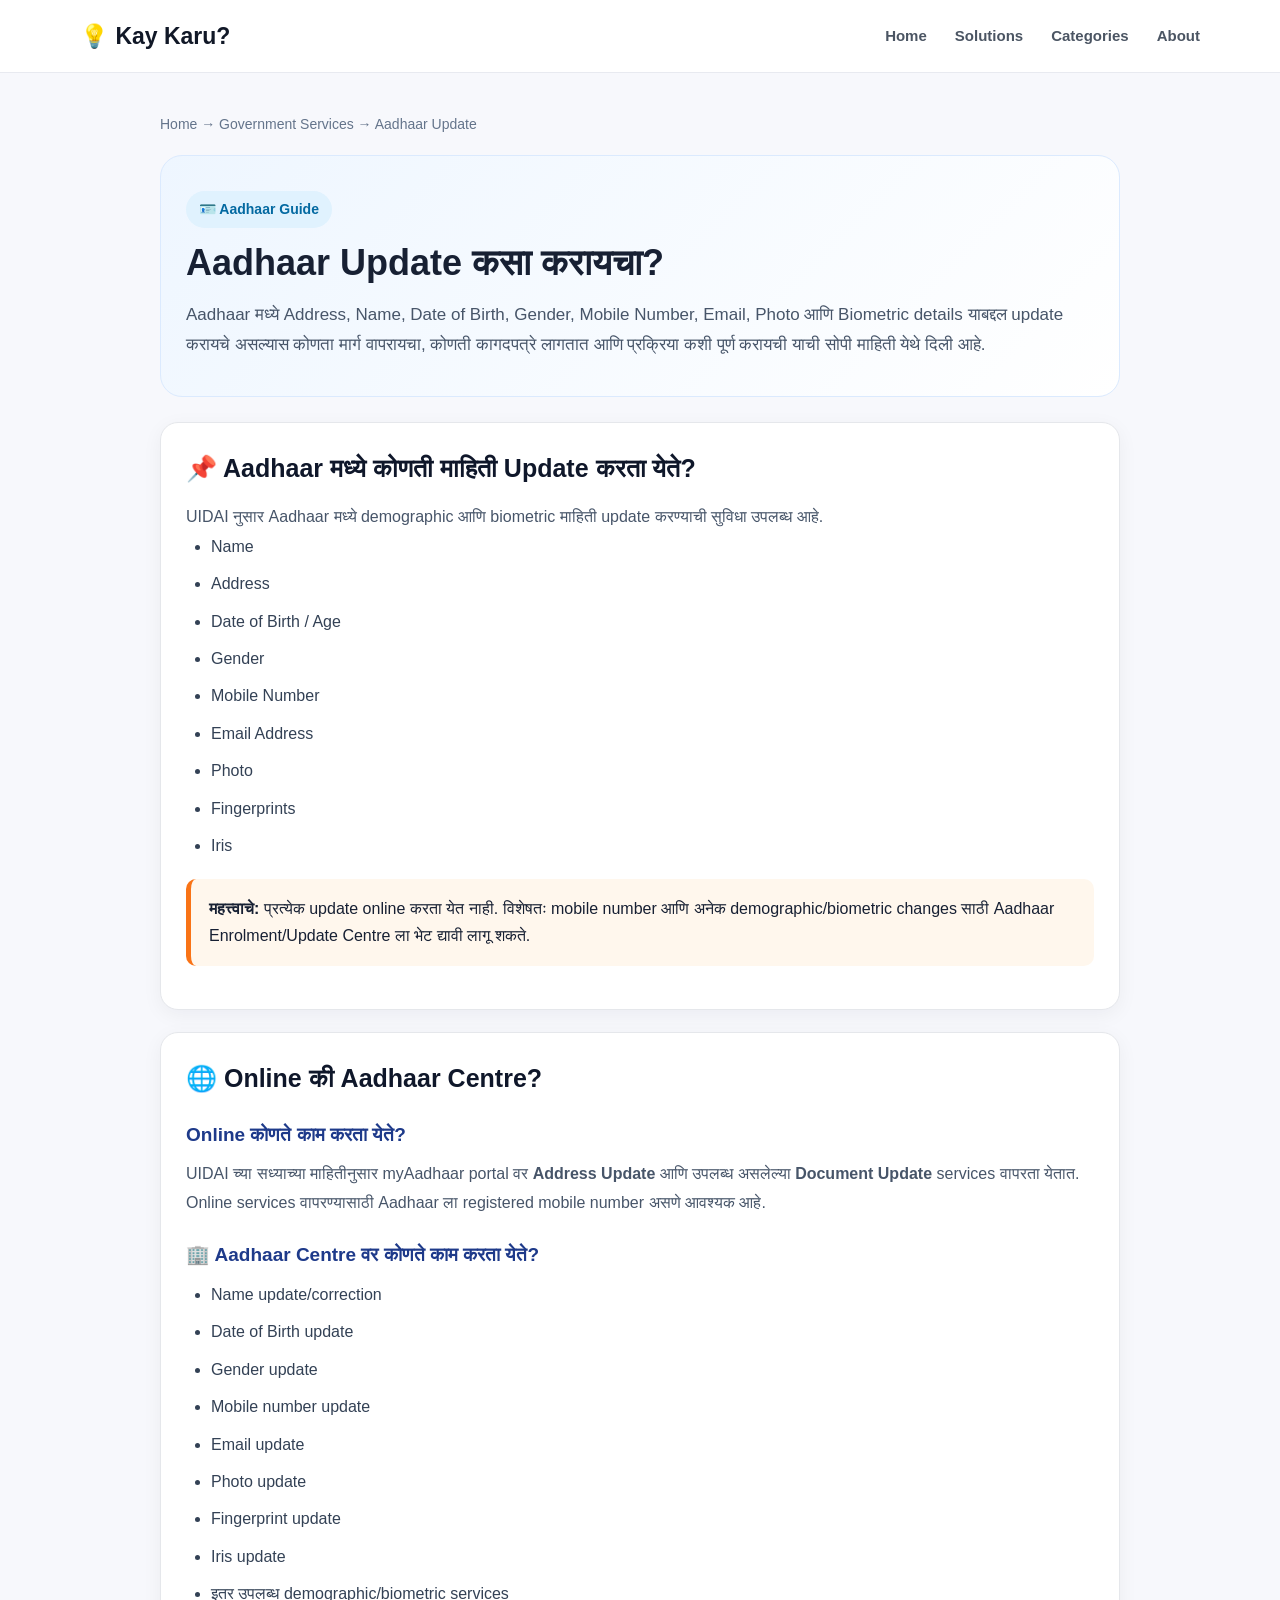
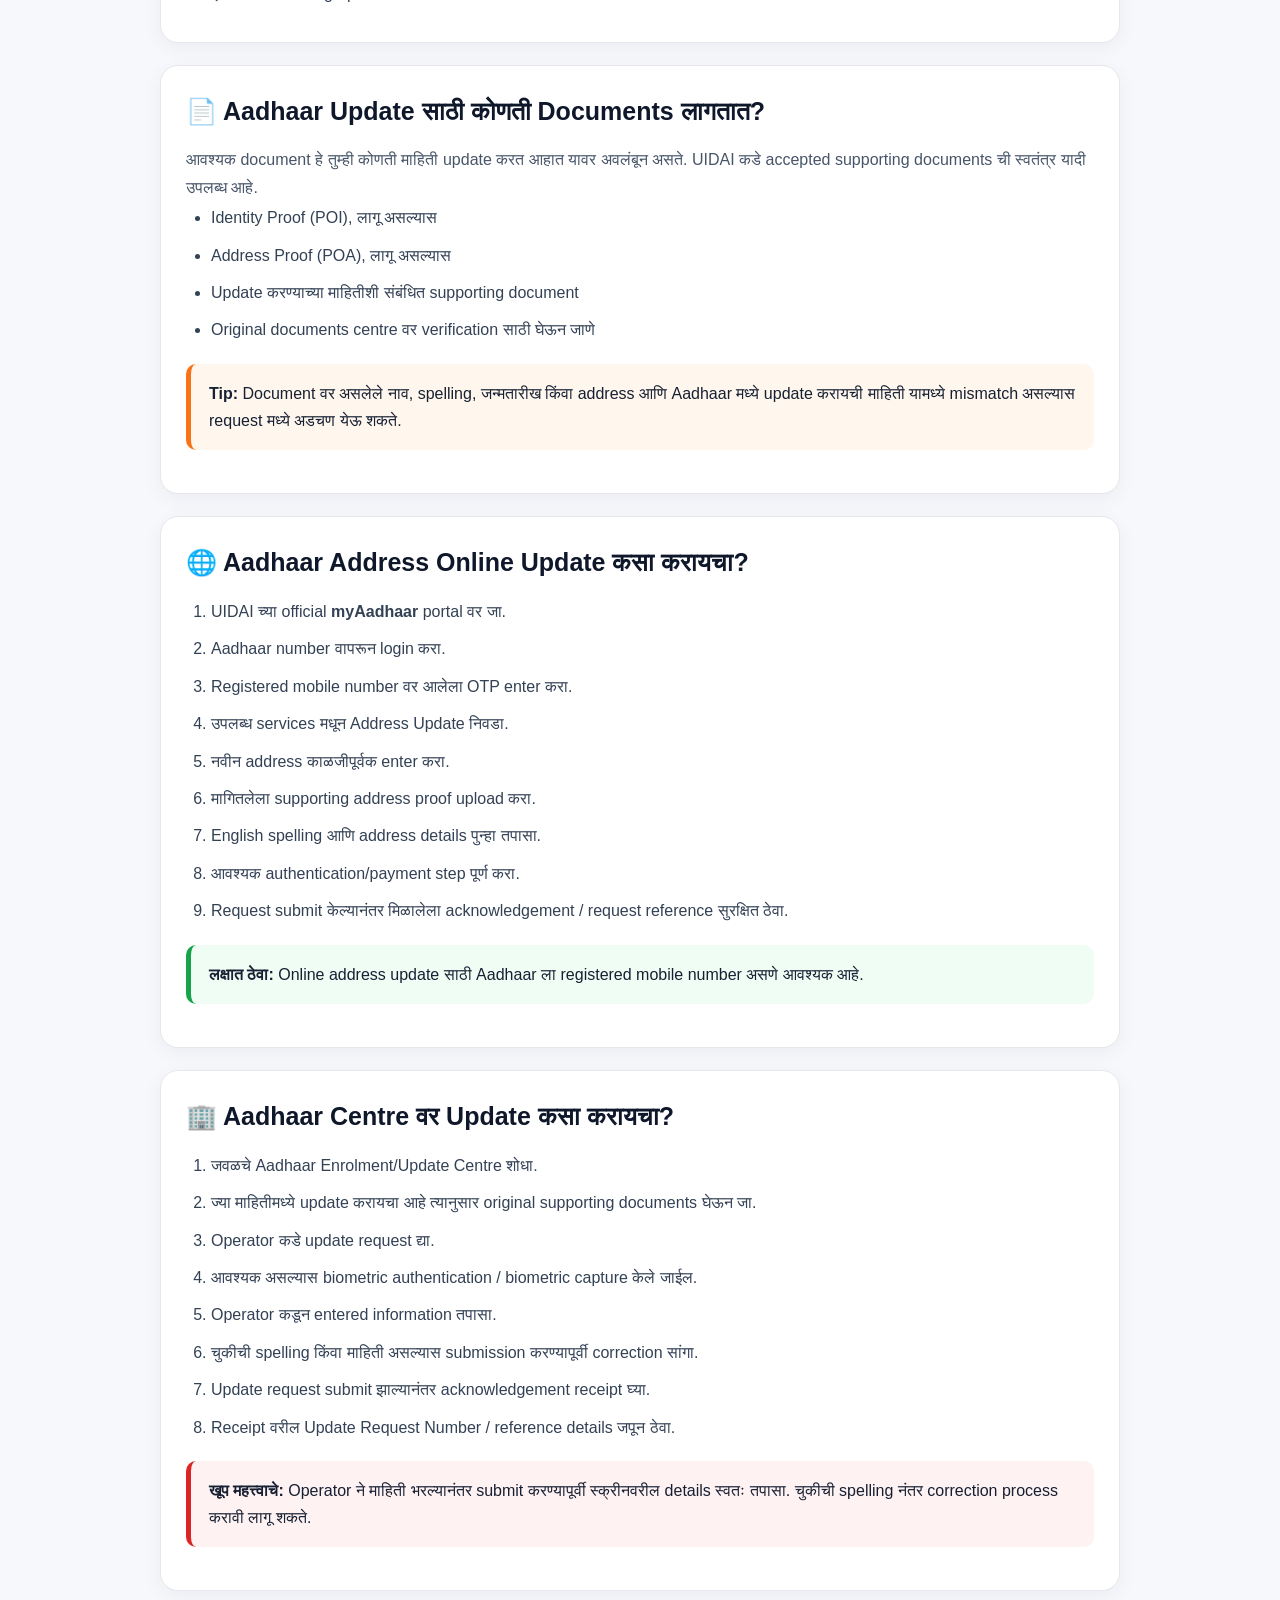
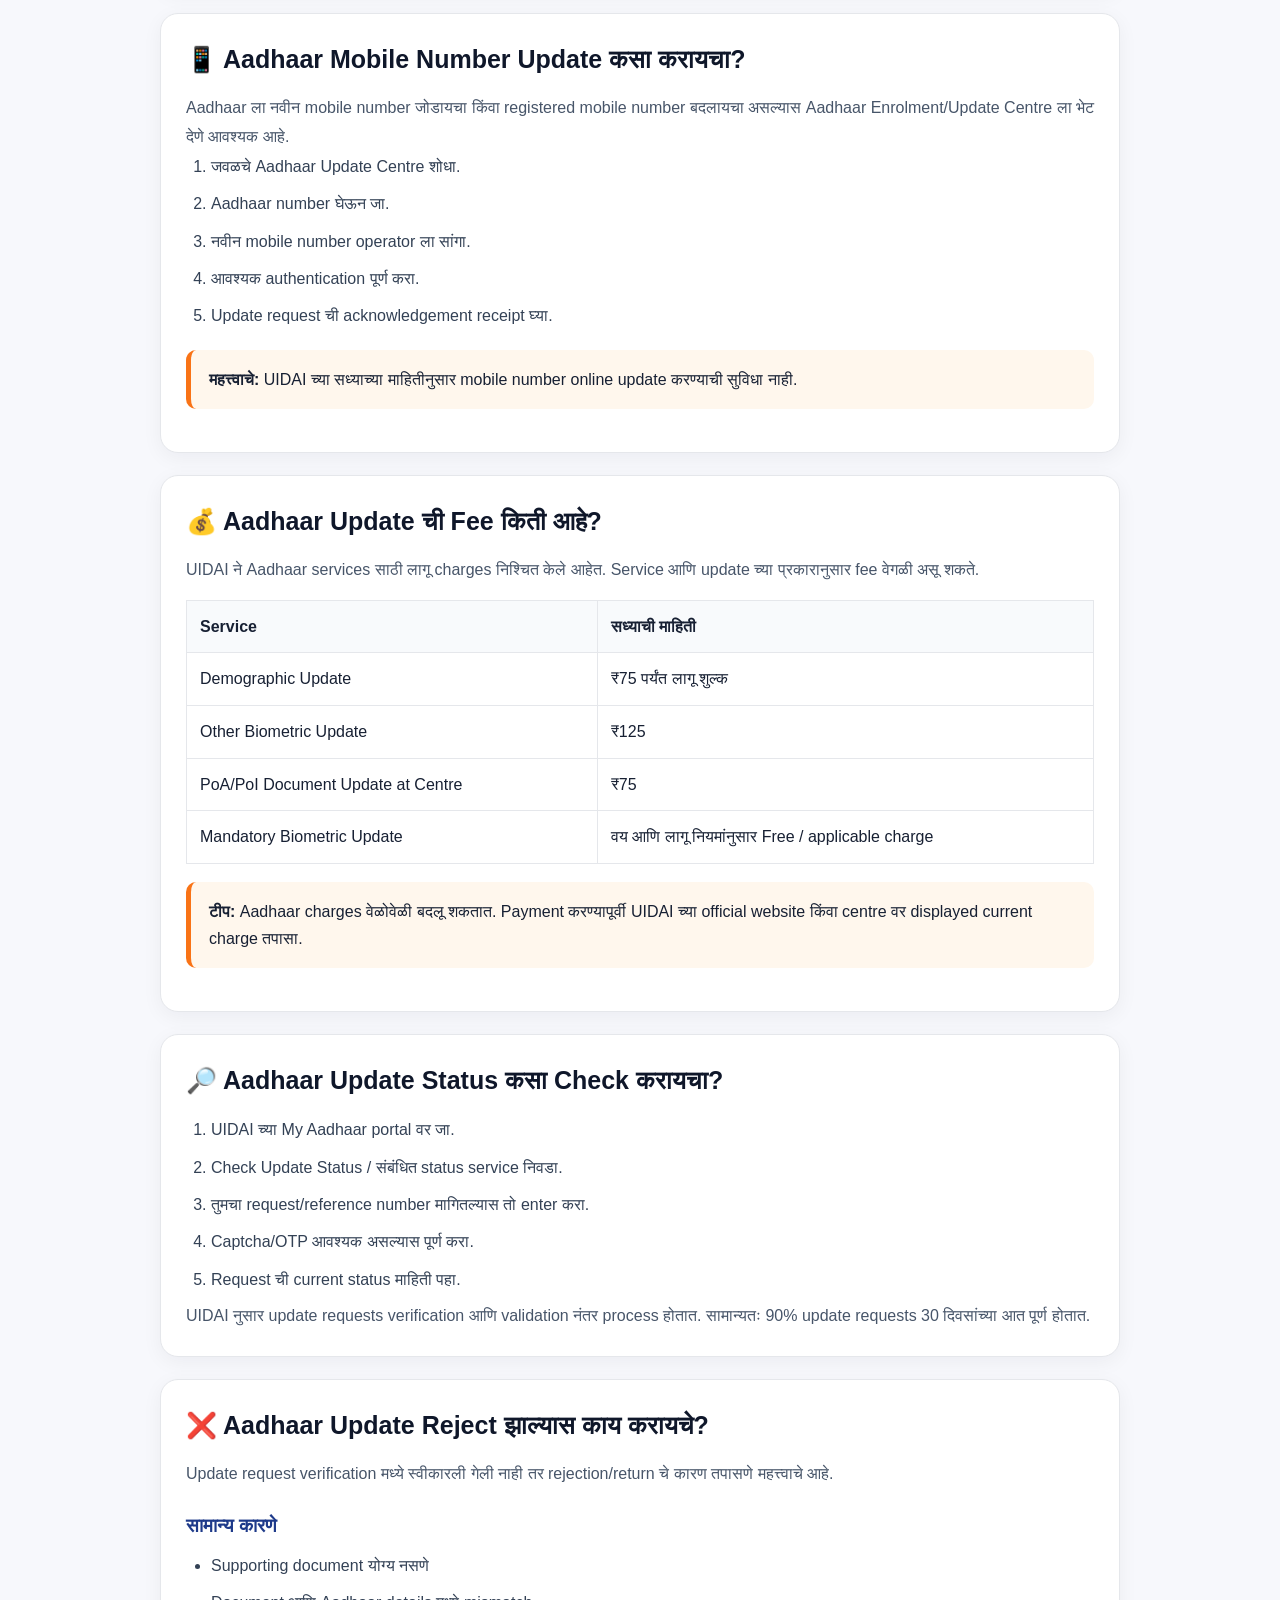
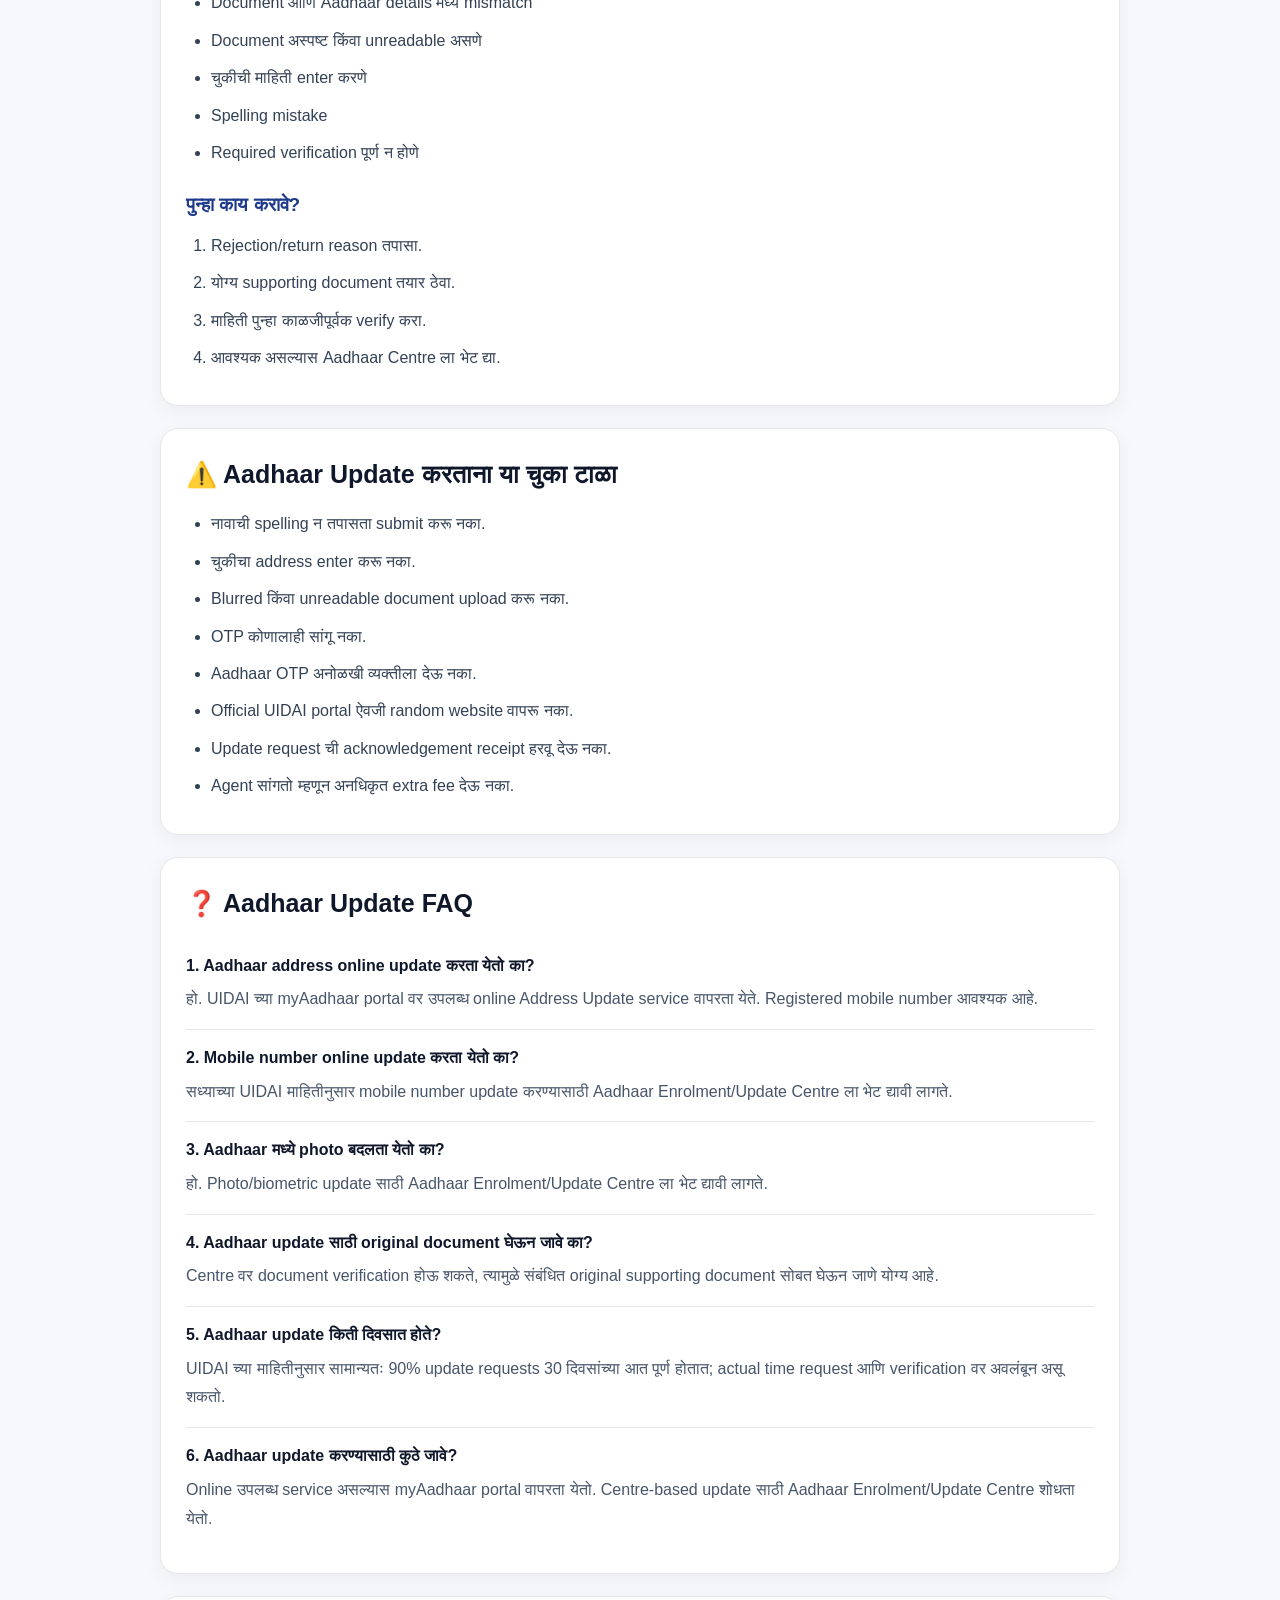
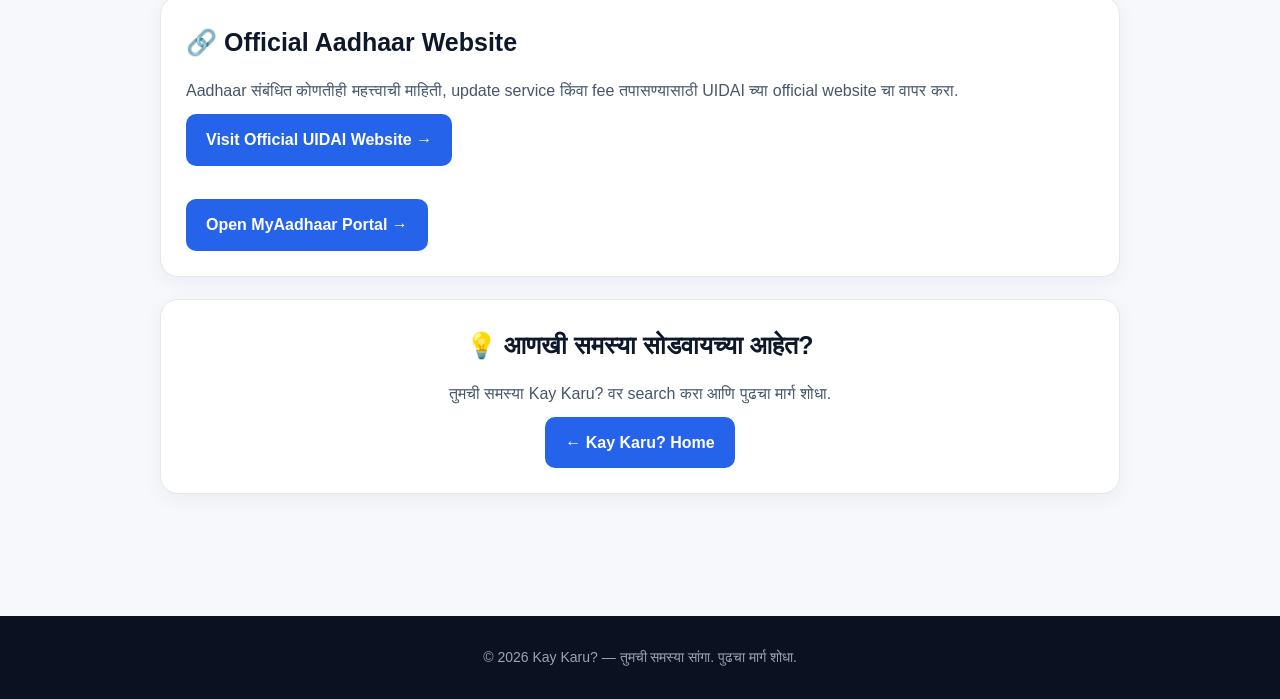
==== aadhaar-update.html @ 4421515d "Create Aadhaar update guide HTML page This HTML file provides a comprehensive guide on how to update" ====
<!DOCTYPE html>
<html lang="mr">
<head>
  <meta charset="UTF-8">

  <meta name="viewport" content="width=device-width, initial-scale=1.0">

  <title>Aadhaar Update कसा करायचा? | Address, Mobile, Name, DOB | Kay Karu?</title>

  <meta name="description" content="Aadhaar Update कसा करायचा? Address, Name, Date of Birth, Mobile Number, Email, Photo आणि Biometric update ची माहिती, documents, online process, Aadhaar centre process, fees आणि status check.">

  <meta name="keywords" content="Aadhaar update, Aadhaar update Marathi, Aadhaar address update, Aadhaar mobile number update, Aadhaar name correction, Aadhaar DOB update, Aadhaar update online, Aadhaar centre">

  <link rel="canonical" href="https://kay-karu.netlify.app/aadhaar-update.html">

  <link rel="stylesheet" href="style.css">

  <style>
    .page-container {
      max-width: 1000px;
      margin: 40px auto;
      padding: 0 20px 60px;
    }

    .page-hero {
      background: linear-gradient(135deg, #eef6ff, #ffffff);
      border: 1px solid #dbeafe;
      border-radius: 22px;
      padding: 35px 25px;
      margin-bottom: 25px;
    }

    .page-hero .badge {
      display: inline-block;
      background: #e0f2fe;
      color: #0369a1;
      padding: 7px 13px;
      border-radius: 30px;
      font-size: 14px;
      font-weight: 700;
      margin-bottom: 12px;
    }

    .page-hero h1 {
      font-size: 36px;
      line-height: 1.25;
      margin: 0 0 15px;
    }

    .page-hero p {
      font-size: 17px;
      line-height: 1.8;
      color: #475569;
      margin: 0;
    }

    .info-card {
      background: #fff;
      border: 1px solid #e5e7eb;
      border-radius: 18px;
      padding: 25px;
      margin-bottom: 22px;
      box-shadow: 0 5px 20px rgba(15, 23, 42, 0.05);
    }

    .info-card h2 {
      margin-top: 0;
      margin-bottom: 15px;
      font-size: 25px;
      color: #0f172a;
    }

    .info-card h3 {
      margin-top: 22px;
      margin-bottom: 10px;
      font-size: 19px;
      color: #1e3a8a;
    }

    .info-card p {
      line-height: 1.8;
      color: #475569;
    }

    .info-card ul,
    .info-card ol {
      padding-left: 25px;
      line-height: 1.9;
      color: #334155;
    }

    .info-card li {
      margin-bottom: 7px;
    }

    .notice {
      background: #fff7ed;
      border-left: 5px solid #f97316;
      padding: 16px 18px;
      border-radius: 10px;
      margin: 18px 0;
      line-height: 1.7;
    }

    .success-box {
      background: #f0fdf4;
      border-left: 5px solid #16a34a;
      padding: 16px 18px;
      border-radius: 10px;
      margin: 18px 0;
      line-height: 1.7;
    }

    .danger-box {
      background: #fef2f2;
      border-left: 5px solid #dc2626;
      padding: 16px 18px;
      border-radius: 10px;
      margin: 18px 0;
      line-height: 1.7;
    }

    .fee-table {
      width: 100%;
      border-collapse: collapse;
      margin-top: 15px;
    }

    .fee-table th,
    .fee-table td {
      border: 1px solid #e5e7eb;
      padding: 13px;
      text-align: left;
    }

    .fee-table th {
      background: #f8fafc;
    }

    .official-button {
      display: inline-block;
      background: #2563eb;
      color: white;
      text-decoration: none;
      padding: 13px 20px;
      border-radius: 10px;
      font-weight: 700;
      margin-top: 8px;
    }

    .official-button:hover {
      background: #1d4ed8;
    }

    .faq-item {
      border-bottom: 1px solid #e5e7eb;
      padding: 15px 0;
    }

    .faq-item:last-child {
      border-bottom: none;
    }

    .faq-item strong {
      display: block;
      color: #0f172a;
      margin-bottom: 7px;
    }

    .breadcrumb {
      margin-bottom: 20px;
      font-size: 14px;
      color: #64748b;
    }

    @media (max-width: 700px) {
      .page-container {
        margin-top: 25px;
        padding-left: 15px;
        padding-right: 15px;
      }

      .page-hero {
        padding: 25px 18px;
      }

      .page-hero h1 {
        font-size: 28px;
      }

      .info-card {
        padding: 20px 17px;
      }

      .info-card h2 {
        font-size: 22px;
      }

      .fee-table {
        font-size: 14px;
      }
    }
  </style>
</head>

<body>

  <!-- HEADER -->
  <header>
    <div class="container nav-container">
      <a href="index.html" class="logo">💡 Kay Karu?</a>

      <nav>
        <a href="index.html">Home</a>
        <a href="index.html#solutions">Solutions</a>
        <a href="index.html#categories">Categories</a>
        <a href="index.html#about">About</a>
      </nav>
    </div>
  </header>


  <!-- MAIN CONTENT -->
  <main class="page-container">

    <div class="breadcrumb">
      Home → Government Services → Aadhaar Update
    </div>


    <!-- HERO -->
    <section class="page-hero">

      <span class="badge">🪪 Aadhaar Guide</span>

      <h1>
        Aadhaar Update कसा करायचा?
      </h1>

      <p>
        Aadhaar मध्ये Address, Name, Date of Birth, Gender, Mobile Number,
        Email, Photo आणि Biometric details याबद्दल update करायचे असल्यास
        कोणता मार्ग वापरायचा, कोणती कागदपत्रे लागतात आणि प्रक्रिया कशी
        पूर्ण करायची याची सोपी माहिती येथे दिली आहे.
      </p>

    </section>


    <!-- BASIC INFORMATION -->
    <section class="info-card">

      <h2>📌 Aadhaar मध्ये कोणती माहिती Update करता येते?</h2>

      <p>
        UIDAI नुसार Aadhaar मध्ये demographic आणि biometric माहिती update
        करण्याची सुविधा उपलब्ध आहे.
      </p>

      <ul>
        <li>Name</li>
        <li>Address</li>
        <li>Date of Birth / Age</li>
        <li>Gender</li>
        <li>Mobile Number</li>
        <li>Email Address</li>
        <li>Photo</li>
        <li>Fingerprints</li>
        <li>Iris</li>
      </ul>

      <div class="notice">
        <strong>महत्त्वाचे:</strong>
        प्रत्येक update online करता येत नाही. विशेषतः mobile number आणि
        अनेक demographic/biometric changes साठी Aadhaar Enrolment/Update
        Centre ला भेट द्यावी लागू शकते.
      </div>

    </section>


    <!-- ONLINE VS OFFLINE -->
    <section class="info-card">

      <h2>🌐 Online की Aadhaar Centre?</h2>

      <h3>Online कोणते काम करता येते?</h3>

      <p>
        UIDAI च्या सध्याच्या माहितीनुसार myAadhaar portal वर
        <strong>Address Update</strong> आणि उपलब्ध असलेल्या
        <strong>Document Update</strong> services वापरता येतात.
        Online services वापरण्यासाठी Aadhaar ला registered mobile number
        असणे आवश्यक आहे.
      </p>

      <h3>🏢 Aadhaar Centre वर कोणते काम करता येते?</h3>

      <ul>
        <li>Name update/correction</li>
        <li>Date of Birth update</li>
        <li>Gender update</li>
        <li>Mobile number update</li>
        <li>Email update</li>
        <li>Photo update</li>
        <li>Fingerprint update</li>
        <li>Iris update</li>
        <li>इतर उपलब्ध demographic/biometric services</li>
      </ul>

    </section>


    <!-- DOCUMENTS -->
    <section class="info-card">

      <h2>📄 Aadhaar Update साठी कोणती Documents लागतात?</h2>

      <p>
        आवश्यक document हे तुम्ही कोणती माहिती update करत आहात यावर
        अवलंबून असते. UIDAI कडे accepted supporting documents ची स्वतंत्र
        यादी उपलब्ध आहे.
      </p>

      <ul>
        <li>Identity Proof (POI), लागू असल्यास</li>
        <li>Address Proof (POA), लागू असल्यास</li>
        <li>Update करण्याच्या माहितीशी संबंधित supporting document</li>
        <li>Original documents centre वर verification साठी घेऊन जाणे</li>
      </ul>

      <div class="notice">
        <strong>Tip:</strong>
        Document वर असलेले नाव, spelling, जन्मतारीख किंवा address आणि
        Aadhaar मध्ये update करायची माहिती यामध्ये mismatch असल्यास
        request मध्ये अडचण येऊ शकते.
      </div>

    </section>


    <!-- ONLINE ADDRESS UPDATE -->
    <section class="info-card">

      <h2>🌐 Aadhaar Address Online Update कसा करायचा?</h2>

      <ol>
        <li>
          UIDAI च्या official <strong>myAadhaar</strong> portal वर जा.
        </li>

        <li>
          Aadhaar number वापरून login करा.
        </li>

        <li>
          Registered mobile number वर आलेला OTP enter करा.
        </li>

        <li>
          उपलब्ध services मधून Address Update निवडा.
        </li>

        <li>
          नवीन address काळजीपूर्वक enter करा.
        </li>

        <li>
          मागितलेला supporting address proof upload करा.
        </li>

        <li>
          English spelling आणि address details पुन्हा तपासा.
        </li>

        <li>
          आवश्यक authentication/payment step पूर्ण करा.
        </li>

        <li>
          Request submit केल्यानंतर मिळालेला acknowledgement / request
          reference सुरक्षित ठेवा.
        </li>
      </ol>

      <div class="success-box">
        <strong>लक्षात ठेवा:</strong>
        Online address update साठी Aadhaar ला registered mobile number
        असणे आवश्यक आहे.
      </div>

    </section>


    <!-- CENTRE PROCESS -->
    <section class="info-card">

      <h2>🏢 Aadhaar Centre वर Update कसा करायचा?</h2>

      <ol>
        <li>
          जवळचे Aadhaar Enrolment/Update Centre शोधा.
        </li>

        <li>
          ज्या माहितीमध्ये update करायचा आहे त्यानुसार original supporting
          documents घेऊन जा.
        </li>

        <li>
          Operator कडे update request द्या.
        </li>

        <li>
          आवश्यक असल्यास biometric authentication / biometric capture
          केले जाईल.
        </li>

        <li>
          Operator कडून entered information तपासा.
        </li>

        <li>
          चुकीची spelling किंवा माहिती असल्यास submission करण्यापूर्वी
          correction सांगा.
        </li>

        <li>
          Update request submit झाल्यानंतर acknowledgement receipt घ्या.
        </li>

        <li>
          Receipt वरील Update Request Number / reference details जपून ठेवा.
        </li>
      </ol>

      <div class="danger-box">
        <strong>खूप महत्त्वाचे:</strong>
        Operator ने माहिती भरल्यानंतर submit करण्यापूर्वी स्क्रीनवरील
        details स्वतः तपासा. चुकीची spelling नंतर correction process
        करावी लागू शकते.
      </div>

    </section>


    <!-- MOBILE NUMBER -->
    <section class="info-card">

      <h2>📱 Aadhaar Mobile Number Update कसा करायचा?</h2>

      <p>
        Aadhaar ला नवीन mobile number जोडायचा किंवा registered mobile
        number बदलायचा असल्यास Aadhaar Enrolment/Update Centre ला भेट
        देणे आवश्यक आहे.
      </p>

      <ol>
        <li>जवळचे Aadhaar Update Centre शोधा.</li>
        <li>Aadhaar number घेऊन जा.</li>
        <li>नवीन mobile number operator ला सांगा.</li>
        <li>आवश्यक authentication पूर्ण करा.</li>
        <li>Update request ची acknowledgement receipt घ्या.</li>
      </ol>

      <div class="notice">
        <strong>महत्त्वाचे:</strong>
        UIDAI च्या सध्याच्या माहितीनुसार mobile number online update
        करण्याची सुविधा नाही.
      </div>

    </section>


    <!-- FEES -->
    <section class="info-card">

      <h2>💰 Aadhaar Update ची Fee किती आहे?</h2>

      <p>
        UIDAI ने Aadhaar services साठी लागू charges निश्चित केले आहेत.
        Service आणि update च्या प्रकारानुसार fee वेगळी असू शकते.
      </p>

      <table class="fee-table">

        <thead>
          <tr>
            <th>Service</th>
            <th>सध्याची माहिती</th>
          </tr>
        </thead>

        <tbody>

          <tr>
            <td>Demographic Update</td>
            <td>₹75 पर्यंत लागू शुल्क</td>
          </tr>

          <tr>
            <td>Other Biometric Update</td>
            <td>₹125</td>
          </tr>

          <tr>
            <td>PoA/PoI Document Update at Centre</td>
            <td>₹75</td>
          </tr>

          <tr>
            <td>Mandatory Biometric Update</td>
            <td>वय आणि लागू नियमांनुसार Free / applicable charge</td>
          </tr>

        </tbody>

      </table>

      <div class="notice">
        <strong>टीप:</strong>
        Aadhaar charges वेळोवेळी बदलू शकतात. Payment करण्यापूर्वी
        UIDAI च्या official website किंवा centre वर displayed current
        charge तपासा.
      </div>

    </section>


    <!-- STATUS -->
    <section class="info-card">

      <h2>🔎 Aadhaar Update Status कसा Check करायचा?</h2>

      <ol>
        <li>UIDAI च्या My Aadhaar portal वर जा.</li>
        <li>Check Update Status / संबंधित status service निवडा.</li>
        <li>तुमचा request/reference number मागितल्यास तो enter करा.</li>
        <li>Captcha/OTP आवश्यक असल्यास पूर्ण करा.</li>
        <li>Request ची current status माहिती पहा.</li>
      </ol>

      <p>
        UIDAI नुसार update requests verification आणि validation नंतर
        process होतात. सामान्यतः 90% update requests 30 दिवसांच्या
        आत पूर्ण होतात.
      </p>

    </section>


    <!-- REJECTION -->
    <section class="info-card">

      <h2>❌ Aadhaar Update Reject झाल्यास काय करायचे?</h2>

      <p>
        Update request verification मध्ये स्वीकारली गेली नाही तर
        rejection/return चे कारण तपासणे महत्त्वाचे आहे.
      </p>

      <h3>सामान्य कारणे</h3>

      <ul>
        <li>Supporting document योग्य नसणे</li>
        <li>Document आणि Aadhaar details मध्ये mismatch</li>
        <li>Document अस्पष्ट किंवा unreadable असणे</li>
        <li>चुकीची माहिती enter करणे</li>
        <li>Spelling mistake</li>
        <li>Required verification पूर्ण न होणे</li>
      </ul>

      <h3>पुन्हा काय करावे?</h3>

      <ol>
        <li>Rejection/return reason तपासा.</li>
        <li>योग्य supporting document तयार ठेवा.</li>
        <li>माहिती पुन्हा काळजीपूर्वक verify करा.</li>
        <li>आवश्यक असल्यास Aadhaar Centre ला भेट द्या.</li>
      </ol>

    </section>


    <!-- COMMON MISTAKES -->
    <section class="info-card">

      <h2>⚠️ Aadhaar Update करताना या चुका टाळा</h2>

      <ul>
        <li>नावाची spelling न तपासता submit करू नका.</li>
        <li>चुकीचा address enter करू नका.</li>
        <li>Blurred किंवा unreadable document upload करू नका.</li>
        <li>OTP कोणालाही सांगू नका.</li>
        <li>Aadhaar OTP अनोळखी व्यक्तीला देऊ नका.</li>
        <li>Official UIDAI portal ऐवजी random website वापरू नका.</li>
        <li>Update request ची acknowledgement receipt हरवू देऊ नका.</li>
        <li>Agent सांगतो म्हणून अनधिकृत extra fee देऊ नका.</li>
      </ul>

    </section>


    <!-- FAQ -->
    <section class="info-card">

      <h2>❓ Aadhaar Update FAQ</h2>

      <div class="faq-item">
        <strong>1. Aadhaar address online update करता येतो का?</strong>
        <p>
          हो. UIDAI च्या myAadhaar portal वर उपलब्ध online Address Update
          service वापरता येते. Registered mobile number आवश्यक आहे.
        </p>
      </div>

      <div class="faq-item">
        <strong>2. Mobile number online update करता येतो का?</strong>
        <p>
          सध्याच्या UIDAI माहितीनुसार mobile number update करण्यासाठी
          Aadhaar Enrolment/Update Centre ला भेट द्यावी लागते.
        </p>
      </div>

      <div class="faq-item">
        <strong>3. Aadhaar मध्ये photo बदलता येतो का?</strong>
        <p>
          हो. Photo/biometric update साठी Aadhaar Enrolment/Update Centre
          ला भेट द्यावी लागते.
        </p>
      </div>

      <div class="faq-item">
        <strong>4. Aadhaar update साठी original document घेऊन जावे का?</strong>
        <p>
          Centre वर document verification होऊ शकते, त्यामुळे संबंधित
          original supporting document सोबत घेऊन जाणे योग्य आहे.
        </p>
      </div>

      <div class="faq-item">
        <strong>5. Aadhaar update किती दिवसात होते?</strong>
        <p>
          UIDAI च्या माहितीनुसार सामान्यतः 90% update requests 30 दिवसांच्या
          आत पूर्ण होतात; actual time request आणि verification वर अवलंबून
          असू शकतो.
        </p>
      </div>

      <div class="faq-item">
        <strong>6. Aadhaar update करण्यासाठी कुठे जावे?</strong>
        <p>
          Online उपलब्ध service असल्यास myAadhaar portal वापरता येतो.
          Centre-based update साठी Aadhaar Enrolment/Update Centre शोधता
          येतो.
        </p>
      </div>

    </section>


    <!-- OFFICIAL -->
    <section class="info-card">

      <h2>🔗 Official Aadhaar Website</h2>

      <p>
        Aadhaar संबंधित कोणतीही महत्त्वाची माहिती, update service किंवा
        fee तपासण्यासाठी UIDAI च्या official website चा वापर करा.
      </p>

      <a
        class="official-button"
        href="https://uidai.gov.in/"
        target="_blank"
        rel="noopener noreferrer"
      >
        Visit Official UIDAI Website →
      </a>

      <br><br>

      <a
        class="official-button"
        href="https://myaadhaar.uidai.gov.in/"
        target="_blank"
        rel="noopener noreferrer"
      >
        Open MyAadhaar Portal →
      </a>

    </section>


    <!-- BACK -->
    <section class="info-card" style="text-align:center;">

      <h2>💡 आणखी समस्या सोडवायच्या आहेत?</h2>

      <p>
        तुमची समस्या Kay Karu? वर search करा आणि पुढचा मार्ग शोधा.
      </p>

      <a href="index.html" class="official-button">
        ← Kay Karu? Home
      </a>

    </section>

  </main>


  <!-- FOOTER -->
  <footer>
    <div class="container">
      <p>© 2026 Kay Karu? — तुमची समस्या सांगा. पुढचा मार्ग शोधा.</p>
    </div>
  </footer>

</body>
</html>
---- style.css ----
* {
  margin: 0;
  padding: 0;
  box-sizing: border-box;
}

html {
  scroll-behavior: smooth;
}

body {
  font-family: Arial, Helvetica, sans-serif;
  background: #f7f8fc;
  color: #172033;
  line-height: 1.6;
}

a {
  text-decoration: none;
}

button,
input {
  font: inherit;
}

/* =========================
   CONTAINER
========================= */

.container {
  width: min(1120px, 92%);
  margin: auto;
}

/* =========================
   HEADER
========================= */

header {
  position: sticky;
  top: 0;
  z-index: 1000;
  background: rgba(255, 255, 255, 0.96);
  backdrop-filter: blur(12px);
  border-bottom: 1px solid #e8eaf0;
}

header .container {
  min-height: 72px;
  display: flex;
  align-items: center;
  justify-content: space-between;
  gap: 30px;
}

.logo {
  font-size: 23px;
  font-weight: 800;
  color: #111827;
}

nav {
  display: flex;
  align-items: center;
  gap: 28px;
}

nav a {
  color: #4b5563;
  font-weight: 600;
  font-size: 15px;
  transition: 0.2s ease;
}

nav a:hover {
  color: #4f46e5;
}

/* =========================
   HERO
========================= */

.hero {
  padding: 95px 0 85px;
  text-align: center;
  background:
    radial-gradient(circle at top left, rgba(99, 102, 241, 0.16), transparent 35%),
    radial-gradient(circle at top right, rgba(139, 92, 246, 0.13), transparent 32%),
    #ffffff;
}

.badge {
  display: inline-flex;
  align-items: center;
  gap: 7px;
  padding: 8px 15px;
  border-radius: 50px;
  background: #eef2ff;
  color: #4338ca;
  font-size: 14px;
  font-weight: 700;
  margin-bottom: 22px;
}

.hero h1 {
  max-width: 850px;
  margin: auto;
  font-size: clamp(38px, 6vw, 68px);
  line-height: 1.08;
  letter-spacing: -2px;
  color: #111827;
}

.hero p {
  max-width: 680px;
  margin: 22px auto 0;
  color: #667085;
  font-size: 18px;
}

/* =========================
   SEARCH
========================= */

.search-box {
  max-width: 760px;
  margin: 38px auto 0;
  display: flex;
  padding: 7px;
  background: #ffffff;
  border: 1px solid #e2e5ec;
  border-radius: 18px;
  box-shadow: 0 15px 45px rgba(31, 41, 55, 0.10);
}

.search-box input {
  flex: 1;
  min-width: 0;
  border: 0;
  outline: none;
  padding: 17px 18px;
  font-size: 16px;
  color: #111827;
  background: transparent;
}

.search-box input::placeholder {
  color: #9ca3af;
}

.search-box button {
  border: 0;
  padding: 0 25px;
  border-radius: 13px;
  background: #4f46e5;
  color: #ffffff;
  font-weight: 700;
  cursor: pointer;
  transition: 0.2s ease;
}

.search-box button:hover {
  background: #4338ca;
  transform: translateY(-1px);
}

/* =========================
   EXAMPLES
========================= */

.examples {
  margin-top: 20px;
  color: #667085;
  font-size: 14px;
}

.examples button {
  border: 0;
  background: transparent;
  color: #4f46e5;
  font-weight: 600;
  cursor: pointer;
  margin: 4px;
}

.examples button:hover {
  text-decoration: underline;
}

/* =========================
   RESULT SECTION
========================= */

#resultSection {
  display: none;
  max-width: 900px;
  margin: 55px auto;
  padding: 42px;
  background: #ffffff;
  border: 1px solid #e6e8ef;
  border-radius: 24px;
  box-shadow: 0 18px 55px rgba(15, 23, 42, 0.08);
}

#resultTitle {
  font-size: 30px;
  line-height: 1.25;
  color: #111827;
  margin-bottom: 15px;
}

#resultText {
  color: #667085;
  font-size: 16px;
  margin-bottom: 28px;
}

/* Dynamic result headings */

#resultSteps h3 {
  margin-top: 30px;
  margin-bottom: 14px;
  padding-bottom: 10px;
  border-bottom: 1px solid #e9eaf0;
  font-size: 20px;
  color: #1f2937;
}

#resultSteps ul,
#resultSteps ol {
  padding-left: 25px;
  margin-bottom: 20px;
}

#resultSteps li {
  margin-bottom: 11px;
  color: #4b5563;
}

#resultSteps ol li::marker {
  color: #4f46e5;
  font-weight: 800;
}

/* Official website link */

#resultSteps a {
  display: inline-flex;
  align-items: center;
  margin-top: 8px;
  padding: 13px 20px;
  border-radius: 12px;
  background: #4f46e5;
  color: #ffffff;
  font-weight: 700;
  transition: 0.2s ease;
}

#resultSteps a:hover {
  background: #4338ca;
  transform: translateY(-2px);
}

/* =========================
   GENERAL SECTIONS
========================= */

section {
  padding: 85px 0;
}

.section-title {
  text-align: center;
  margin-bottom: 45px;
}

.section-title h2 {
  font-size: 36px;
  line-height: 1.2;
  color: #111827;
}

.section-title p {
  margin-top: 10px;
  color: #667085;
}

/* =========================
   PROBLEM CARDS
========================= */

.problem-grid {
  display: grid;
  grid-template-columns: repeat(3, 1fr);
  gap: 20px;
}

.problem-card {
  background: #ffffff;
  padding: 25px;
  border: 1px solid #e7e9ef;
  border-radius: 18px;
  transition: 0.25s ease;
  cursor: pointer;
}

.problem-card:hover {
  transform: translateY(-5px);
  border-color: #c7d2fe;
  box-shadow: 0 15px 35px rgba(15, 23, 42, 0.08);
}

.problem-card h3 {
  margin-bottom: 8px;
  font-size: 19px;
  color: #1f2937;
}

.problem-card p {
  color: #667085;
  font-size: 14px;
}

/* =========================
   CATEGORY CARDS
========================= */

.category-grid {
  display: grid;
  grid-template-columns: repeat(3, 1fr);
  gap: 20px;
}

.category-card {
  background: #ffffff;
  padding: 28px;
  border-radius: 18px;
  border: 1px solid #e7e9ef;
}

.category-card h3 {
  margin-bottom: 8px;
  color: #1f2937;
}

.category-card p {
  color: #667085;
  font-size: 14px;
}

/* =========================
   ABOUT
========================= */

.about {
  background: #111827;
  color: #ffffff;
}

.about .section-title h2 {
  color: #ffffff;
}

.about .section-title p {
  color: #b9c0cc;
}

.about-content {
  max-width: 780px;
  margin: auto;
  text-align: center;
}

.about-content p {
  color: #c5cad3;
  font-size: 17px;
}

/* =========================
   FOOTER
========================= */

footer {
  padding: 30px 0;
  background: #0b1120;
  color: #9ca3af;
  text-align: center;
  font-size: 14px;
}

/* =========================
   MOBILE
========================= */

@media (max-width: 800px) {

  header .container {
    min-height: 65px;
  }

  nav {
    gap: 12px;
  }

  nav a {
    font-size: 13px;
  }

  .hero {
    padding: 65px 0 60px;
  }

  .hero h1 {
    font-size: 40px;
    letter-spacing: -1px;
  }

  .hero p {
    font-size: 16px;
  }

  .search-box {
    flex-direction: column;
    padding: 8px;
    border-radius: 16px;
  }

  .search-box input {
    padding: 15px;
  }

  .search-box button {
    min-height: 52px;
  }

  #resultSection {
    padding: 25px 20px;
    border-radius: 18px;
  }

  #resultTitle {
    font-size: 25px;
  }

  .problem-grid,
  .category-grid {
    grid-template-columns: 1fr;
  }

  section {
    padding: 65px 0;
  }

  .section-title h2 {
    font-size: 29px;
  }
}

@media (max-width: 500px) {

  header .container {
    flex-direction: column;
    padding: 14px 0;
    gap: 10px;
  }

  nav {
    width: 100%;
    justify-content: center;
  }

  nav a {
    font-size: 12px;
  }

  .hero h1 {
    font-size: 34px;
  }

  .hero {
    padding-top: 50px;
  }

  #resultSection {
    margin-top: 35px;
  }
}
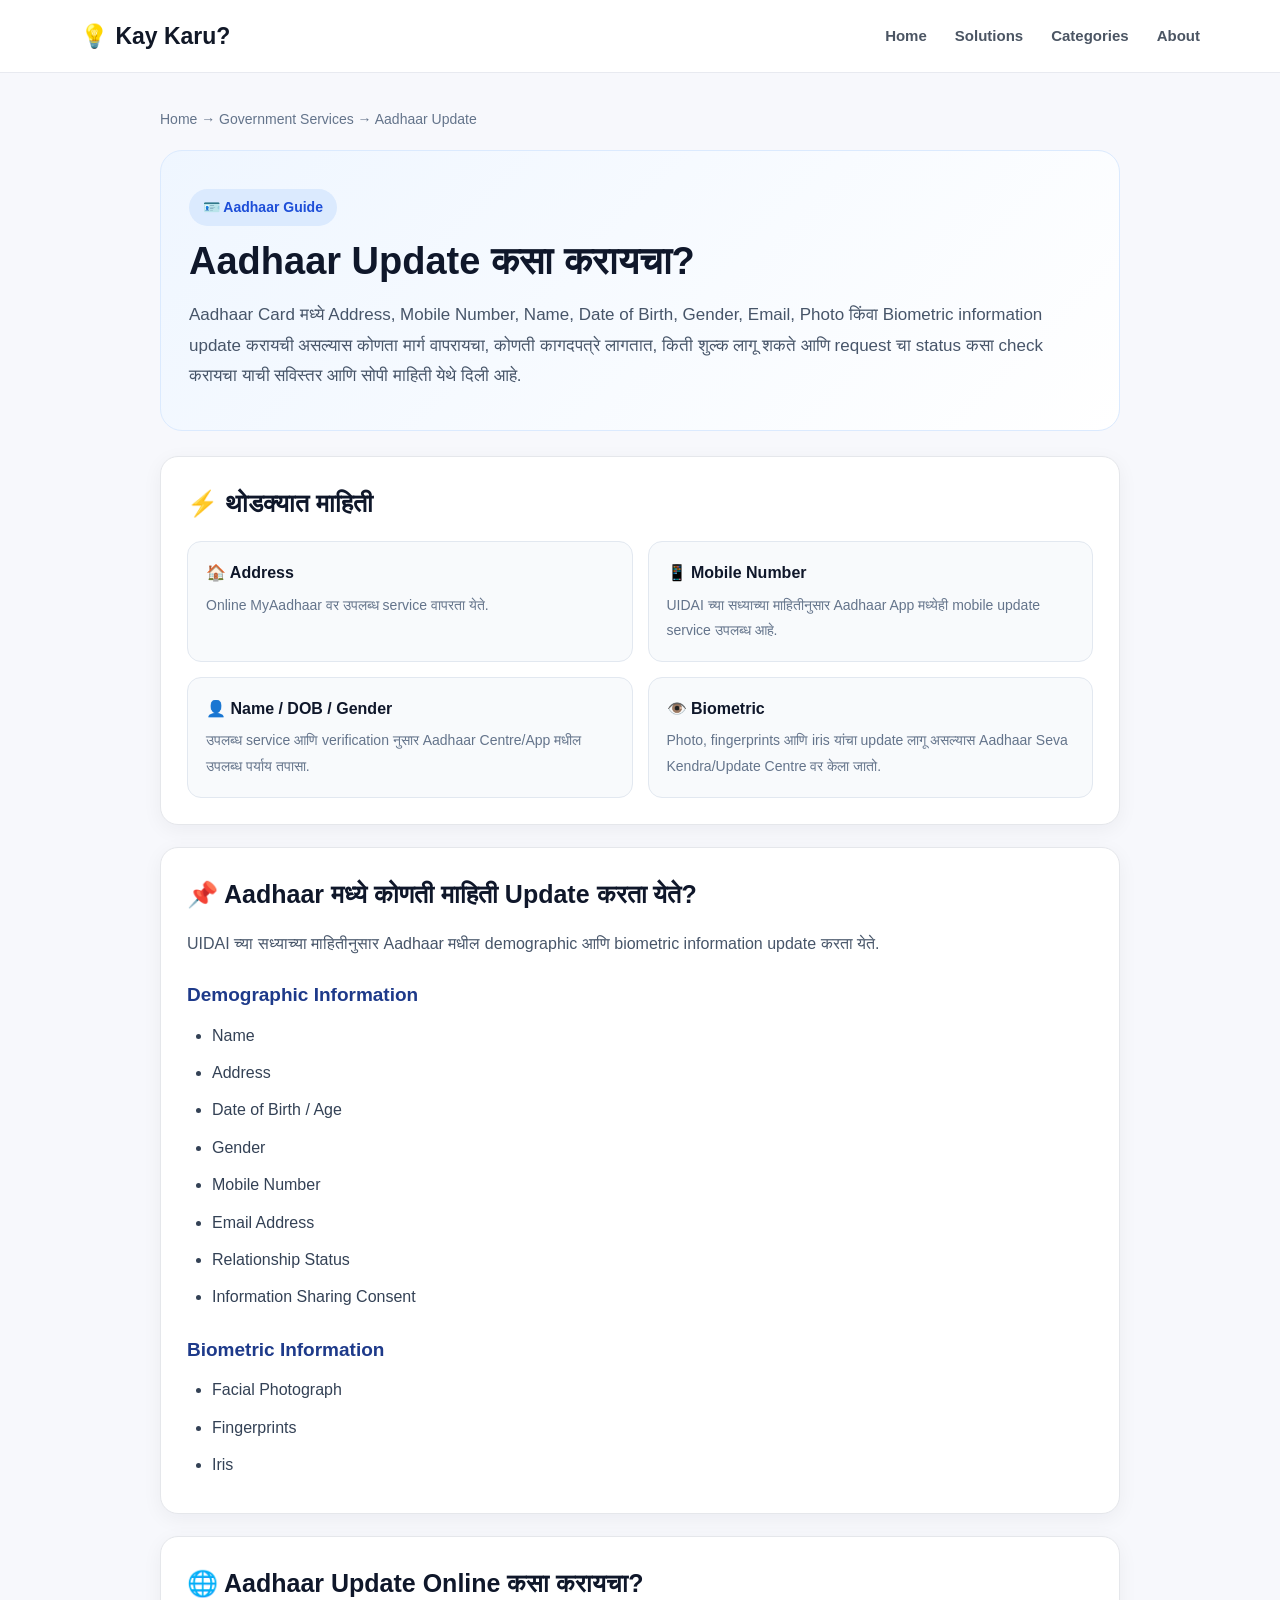
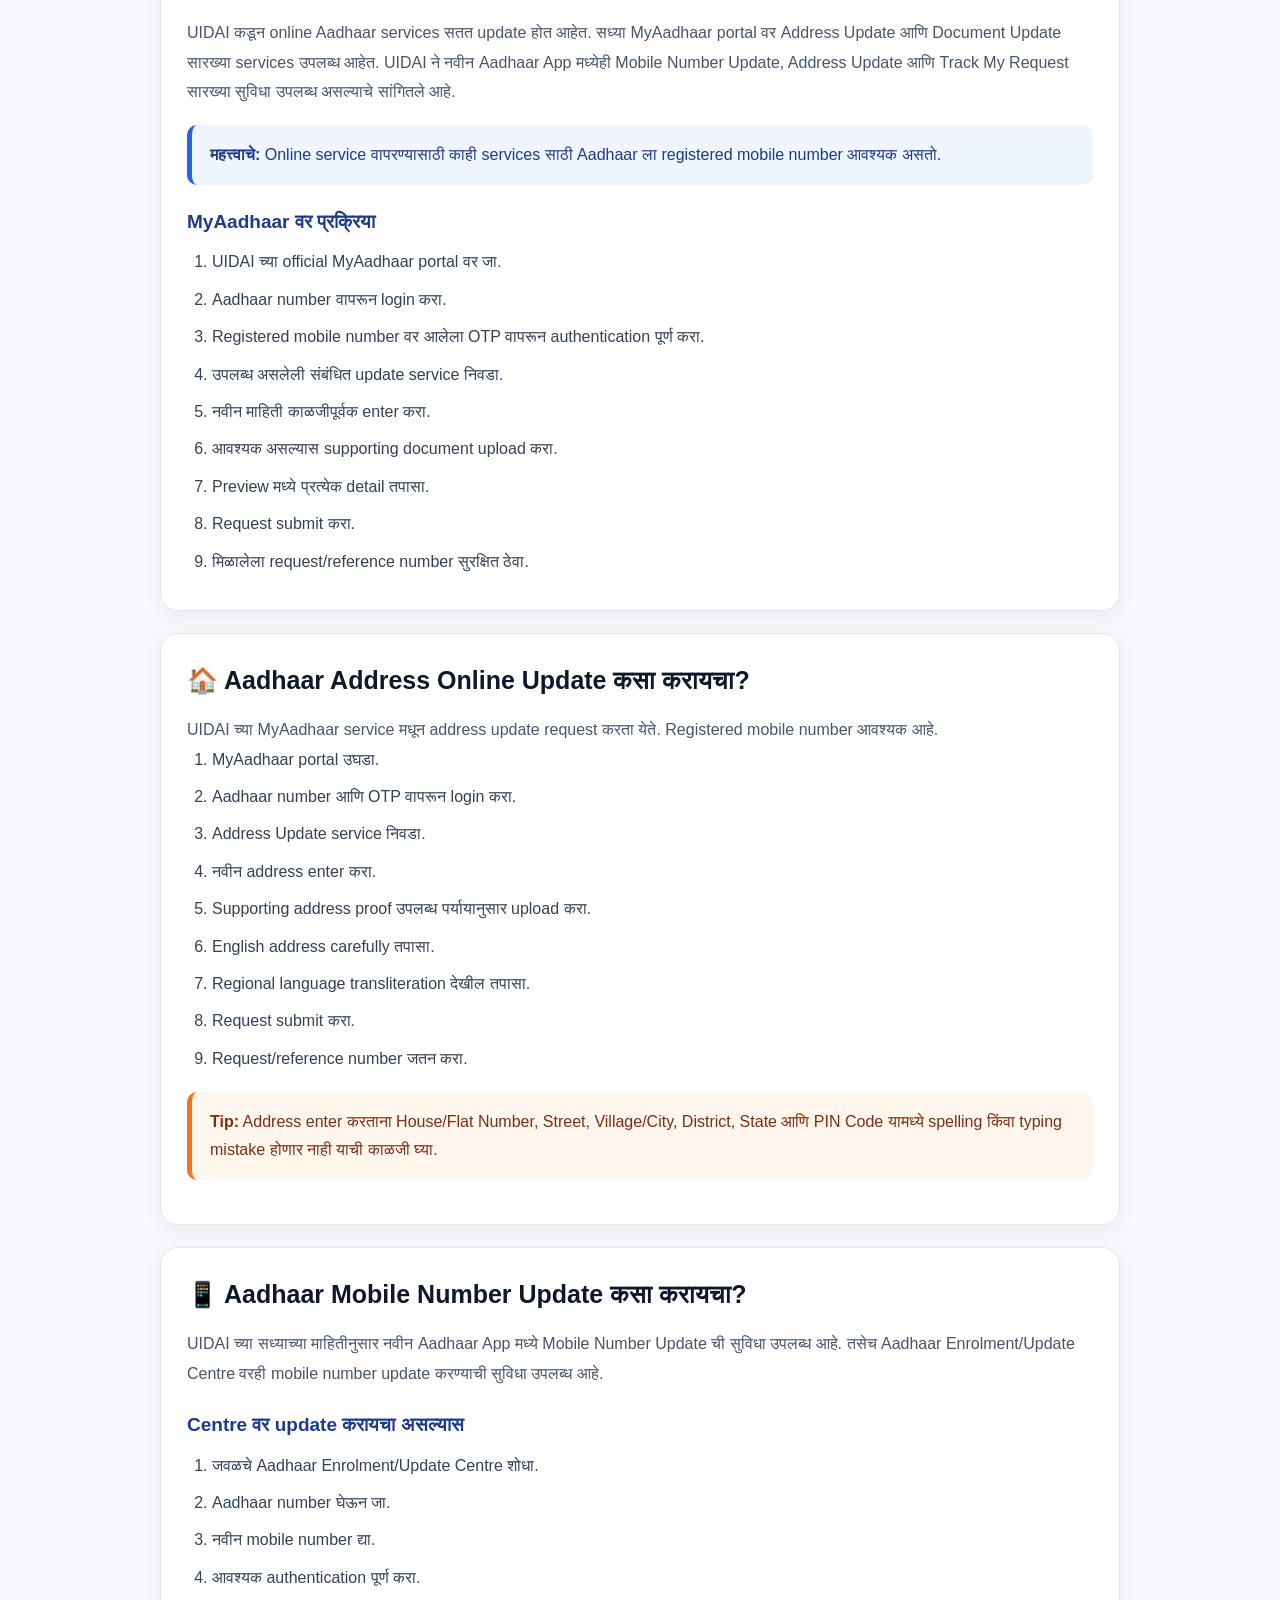
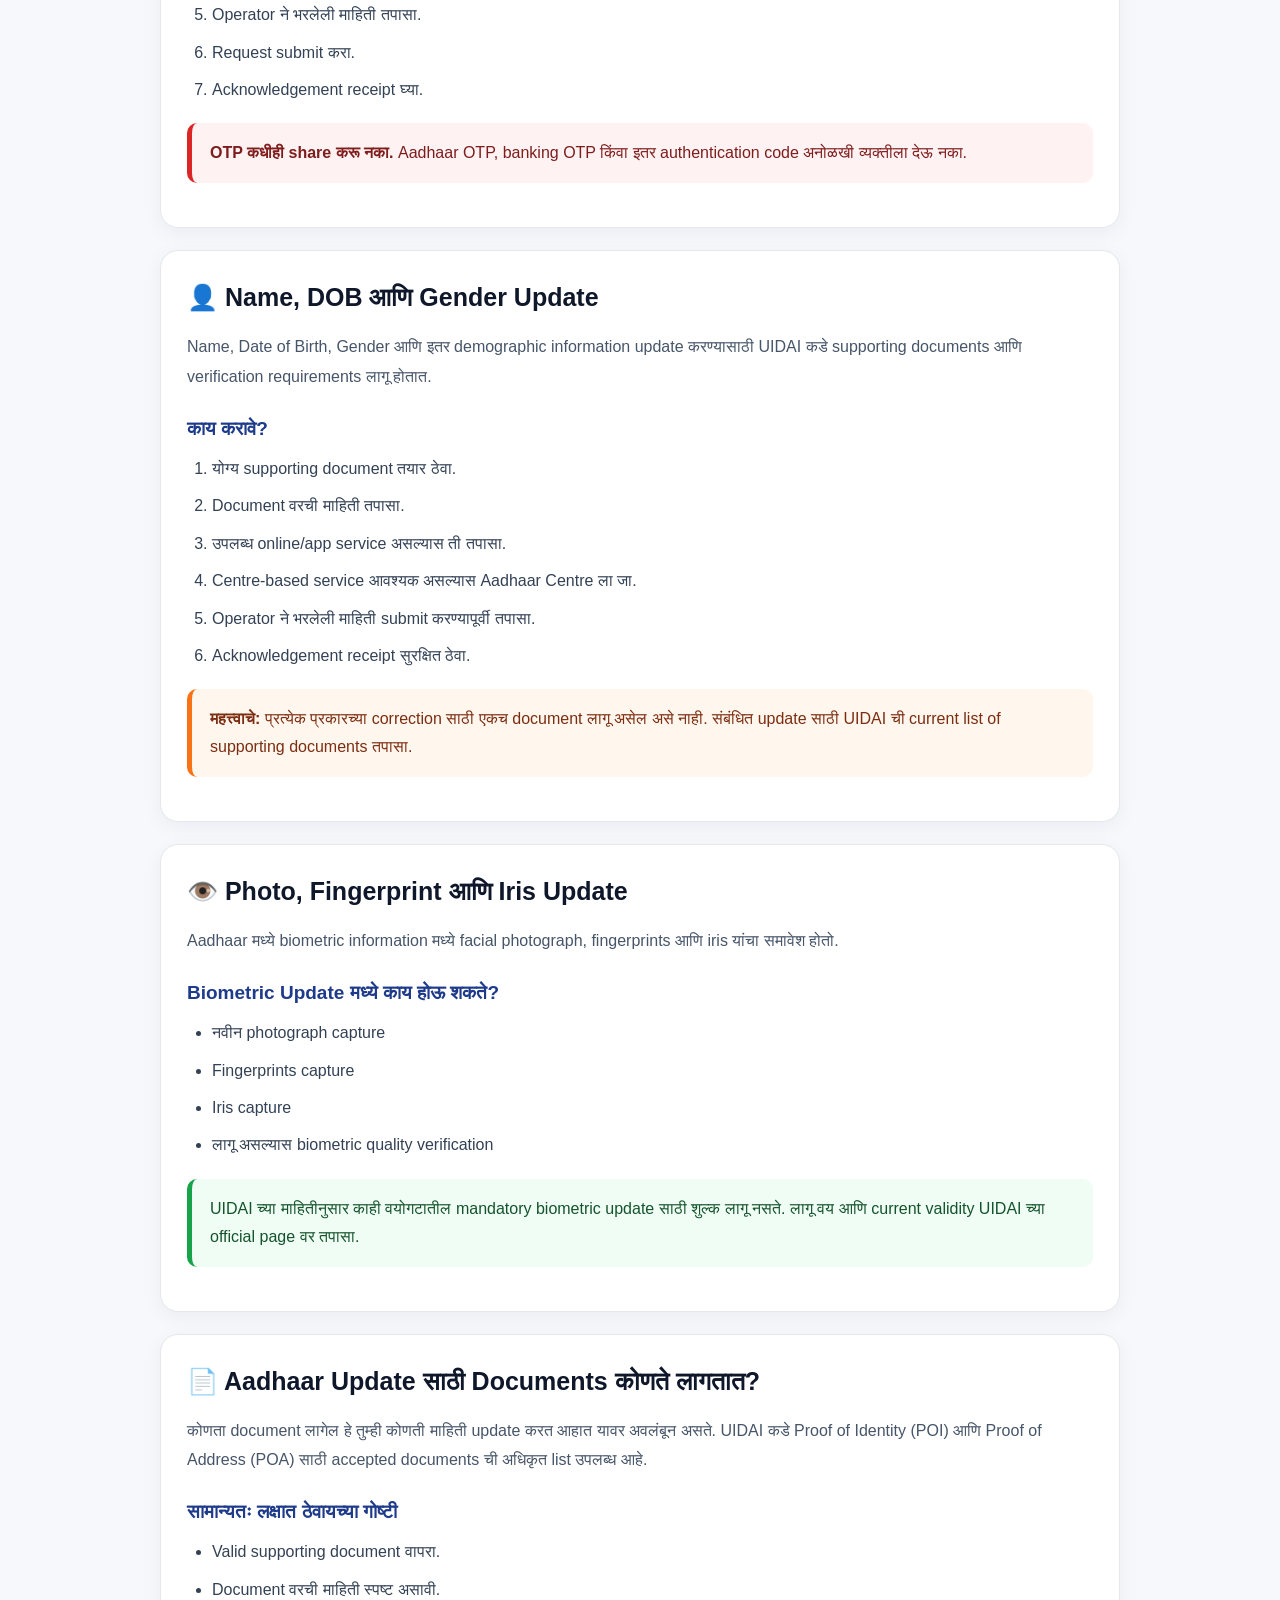
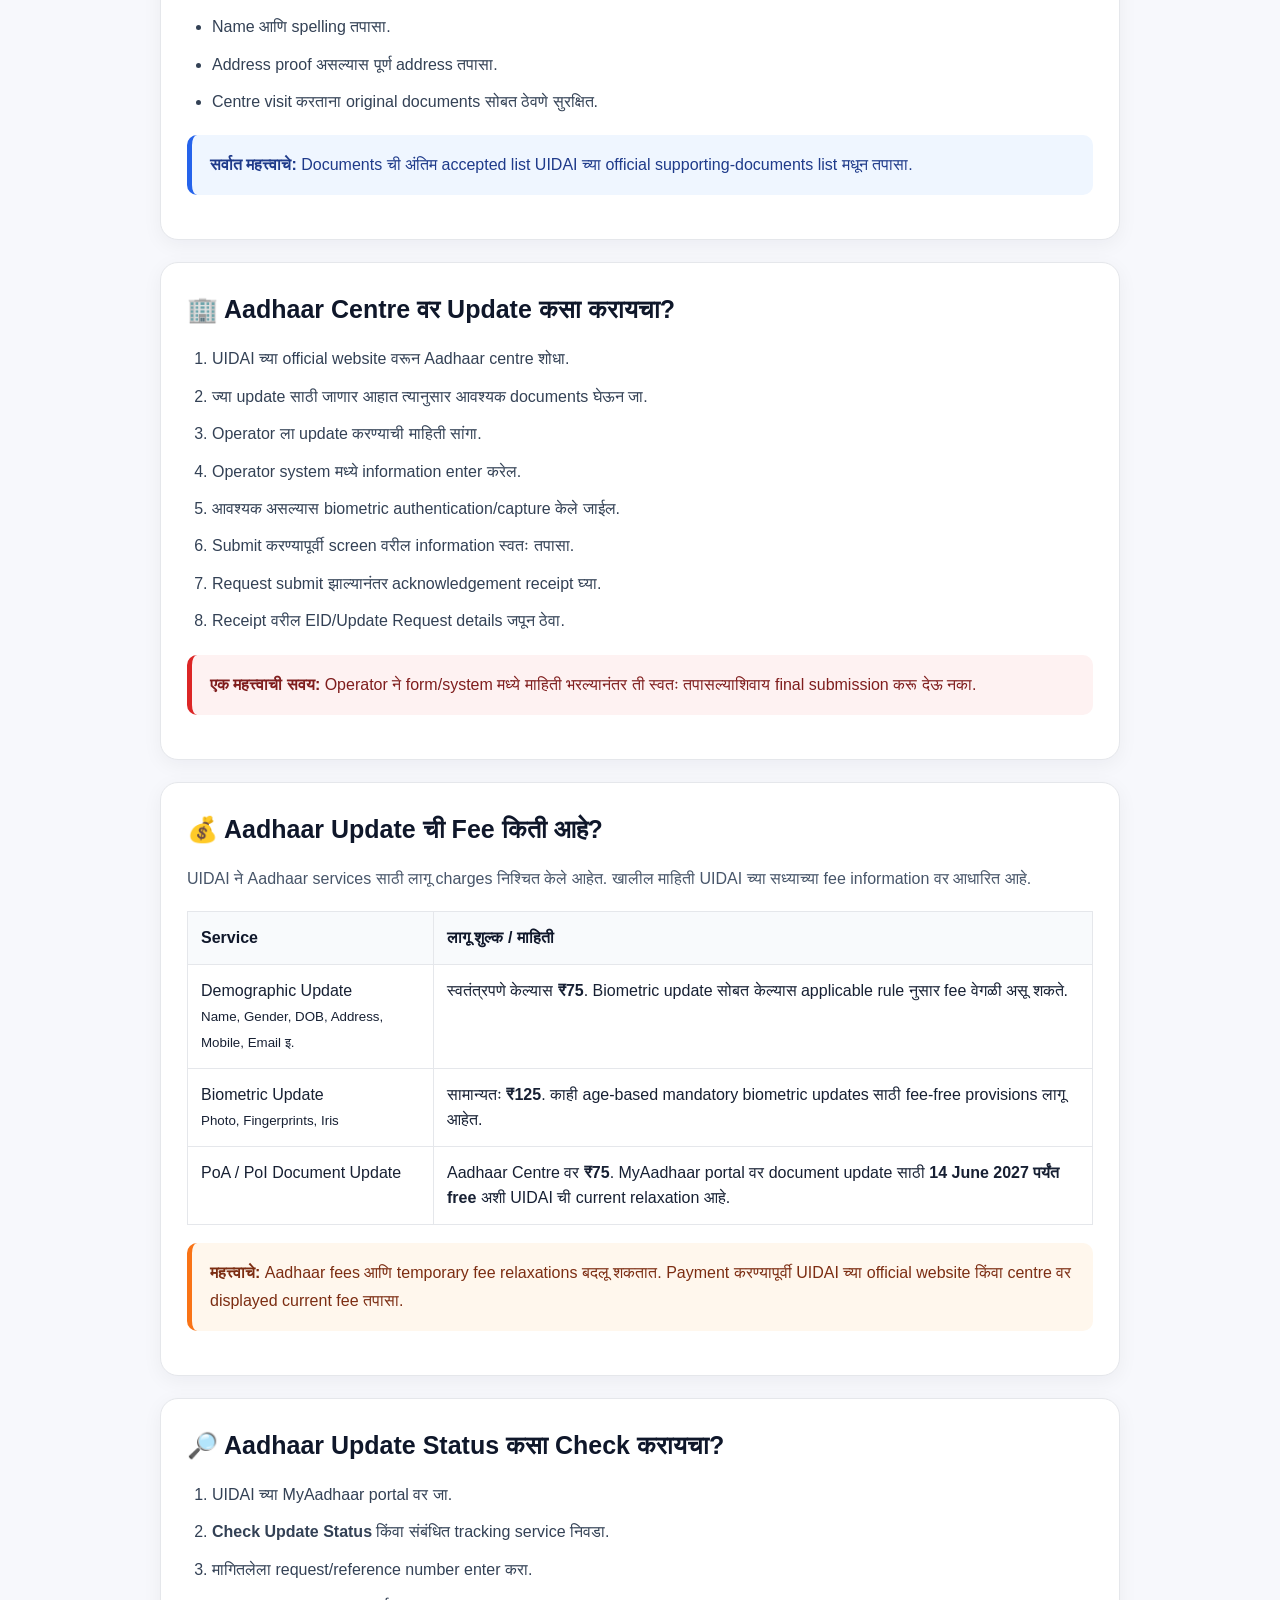
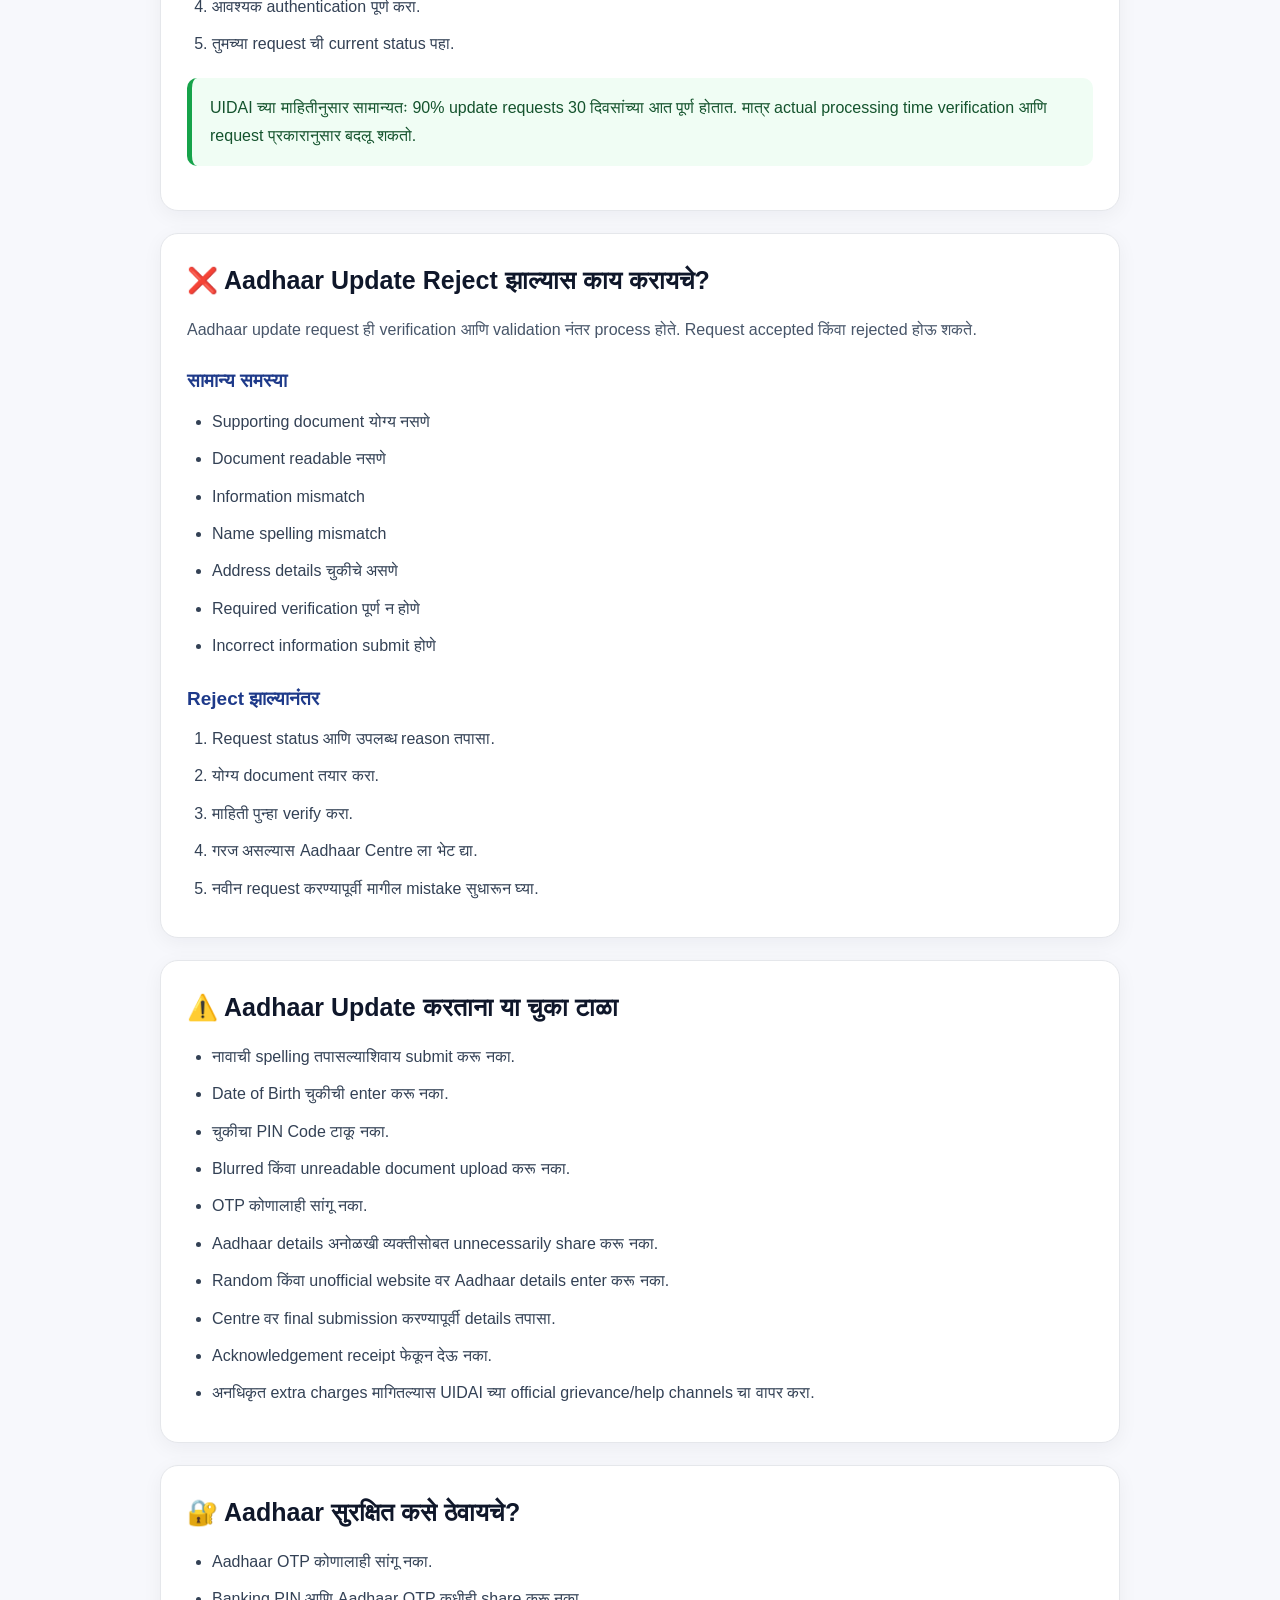
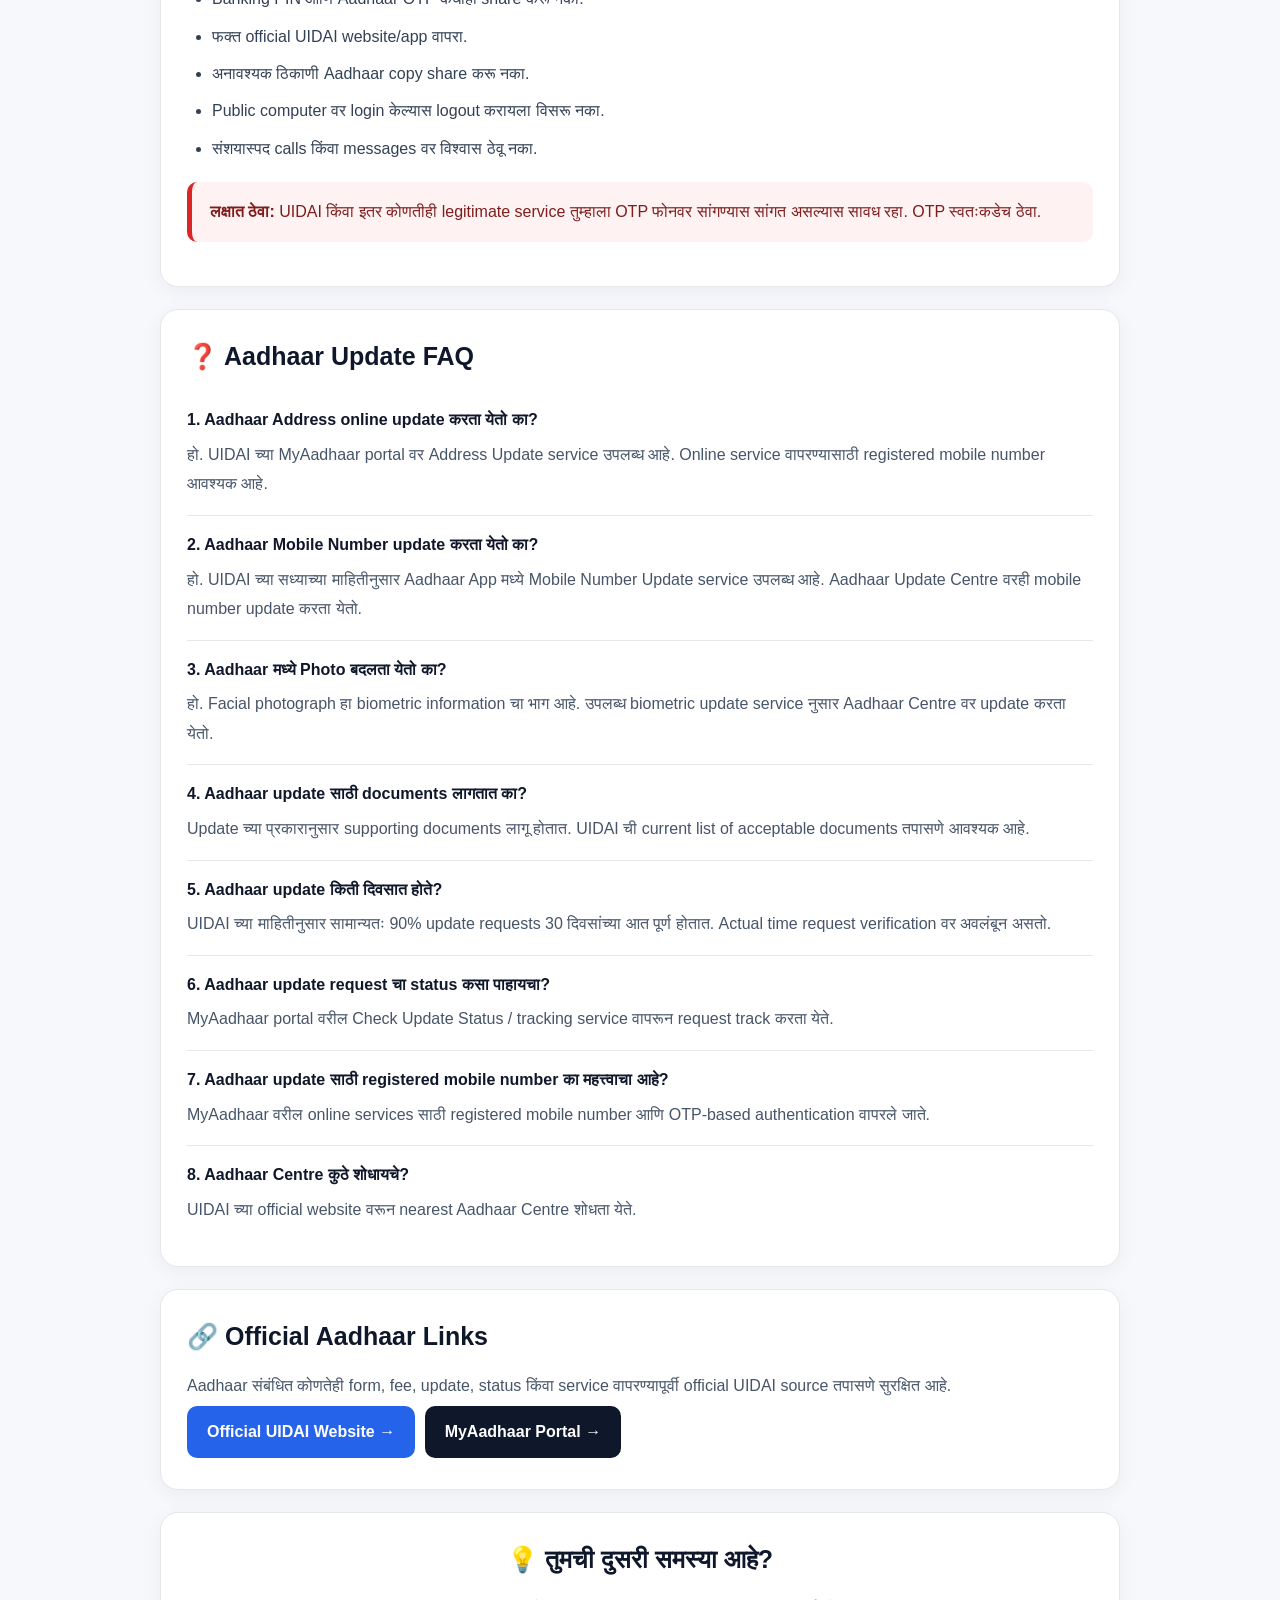
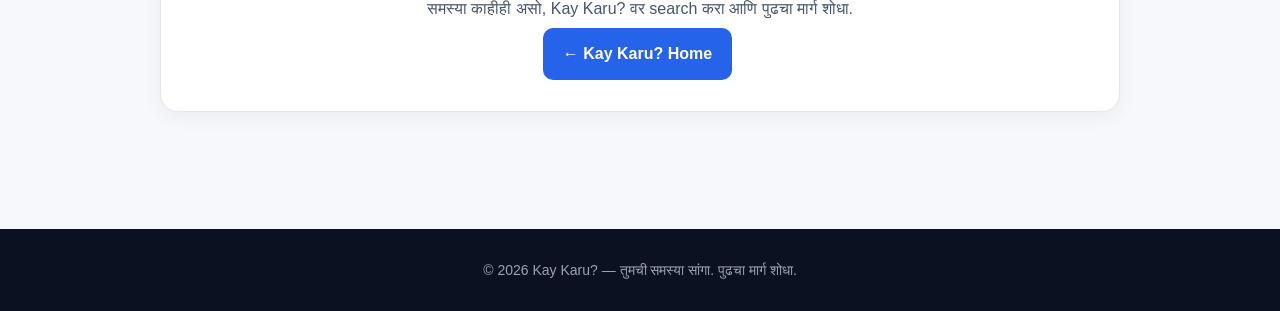
==== commit 40af7d86: "Update print statement to display 'Goodbye World'" ====
--- a/aadhaar-update.html
+++ b/aadhaar-update.html
@@ -2,14 +2,15 @@
 <html lang="mr">
 <head>
   <meta charset="UTF-8">
-
   <meta name="viewport" content="width=device-width, initial-scale=1.0">
 
-  <title>Aadhaar Update कसा करायचा? | Address, Mobile, Name, DOB | Kay Karu?</title>
-
-  <meta name="description" content="Aadhaar Update कसा करायचा? Address, Name, Date of Birth, Mobile Number, Email, Photo आणि Biometric update ची माहिती, documents, online process, Aadhaar centre process, fees आणि status check.">
-
-  <meta name="keywords" content="Aadhaar update, Aadhaar update Marathi, Aadhaar address update, Aadhaar mobile number update, Aadhaar name correction, Aadhaar DOB update, Aadhaar update online, Aadhaar centre">
+  <title>Aadhaar Update कसा करायचा? | Mobile, Address, Name, DOB | Kay Karu?</title>
+
+  <meta name="description" content="Aadhaar Update कसा करायचा? Mobile Number, Address, Name, Date of Birth, Gender, Photo आणि Biometric Update ची सविस्तर माहिती. Online process, Aadhaar Centre, Aadhaar App, documents, fees, status आणि common mistakes.">
+
+  <meta name="keywords" content="Aadhaar update Marathi, Aadhaar update online, Aadhaar mobile number update, Aadhaar address update, Aadhaar name correction, Aadhaar DOB update, Aadhaar biometric update, Aadhaar App, Aadhaar centre">
+
+  <meta name="robots" content="index, follow">
 
   <link rel="canonical" href="https://kay-karu.netlify.app/aadhaar-update.html">
 
@@ -18,23 +19,29 @@
   <style>
     .page-container {
       max-width: 1000px;
-      margin: 40px auto;
+      margin: 35px auto;
       padding: 0 20px 60px;
     }
 
+    .breadcrumb {
+      margin-bottom: 20px;
+      font-size: 14px;
+      color: #64748b;
+    }
+
     .page-hero {
-      background: linear-gradient(135deg, #eef6ff, #ffffff);
+      background: linear-gradient(135deg, #eff6ff, #ffffff);
       border: 1px solid #dbeafe;
       border-radius: 22px;
-      padding: 35px 25px;
+      padding: 38px 28px;
       margin-bottom: 25px;
     }
 
     .page-hero .badge {
       display: inline-block;
-      background: #e0f2fe;
-      color: #0369a1;
-      padding: 7px 13px;
+      background: #dbeafe;
+      color: #1d4ed8;
+      padding: 7px 14px;
       border-radius: 30px;
       font-size: 14px;
       font-weight: 700;
@@ -42,9 +49,10 @@
     }
 
     .page-hero h1 {
-      font-size: 36px;
+      font-size: 38px;
       line-height: 1.25;
       margin: 0 0 15px;
+      color: #0f172a;
     }
 
     .page-hero p {
@@ -55,10 +63,10 @@
     }
 
     .info-card {
-      background: #fff;
+      background: #ffffff;
       border: 1px solid #e5e7eb;
       border-radius: 18px;
-      padding: 25px;
+      padding: 26px;
       margin-bottom: 22px;
       box-shadow: 0 5px 20px rgba(15, 23, 42, 0.05);
     }
@@ -78,7 +86,7 @@
     }
 
     .info-card p {
-      line-height: 1.8;
+      line-height: 1.85;
       color: #475569;
     }
 
@@ -99,7 +107,8 @@
       padding: 16px 18px;
       border-radius: 10px;
       margin: 18px 0;
-      line-height: 1.7;
+      line-height: 1.75;
+      color: #7c2d12;
     }
 
     .success-box {
@@ -108,7 +117,8 @@
       padding: 16px 18px;
       border-radius: 10px;
       margin: 18px 0;
-      line-height: 1.7;
+      line-height: 1.75;
+      color: #14532d;
     }
 
     .danger-box {
@@ -117,13 +127,25 @@
       padding: 16px 18px;
       border-radius: 10px;
       margin: 18px 0;
-      line-height: 1.7;
+      line-height: 1.75;
+      color: #7f1d1d;
+    }
+
+    .info-box {
+      background: #eff6ff;
+      border-left: 5px solid #2563eb;
+      padding: 16px 18px;
+      border-radius: 10px;
+      margin: 18px 0;
+      line-height: 1.75;
+      color: #1e3a8a;
     }
 
     .fee-table {
       width: 100%;
       border-collapse: collapse;
-      margin-top: 15px;
+      margin-top: 18px;
+      overflow: hidden;
     }
 
     .fee-table th,
@@ -131,30 +153,40 @@
       border: 1px solid #e5e7eb;
       padding: 13px;
       text-align: left;
+      vertical-align: top;
     }
 
     .fee-table th {
       background: #f8fafc;
+      color: #0f172a;
     }
 
     .official-button {
       display: inline-block;
       background: #2563eb;
-      color: white;
+      color: #ffffff;
       text-decoration: none;
       padding: 13px 20px;
       border-radius: 10px;
       font-weight: 700;
-      margin-top: 8px;
+      margin: 5px 5px 5px 0;
     }
 
     .official-button:hover {
       background: #1d4ed8;
     }
 
+    .secondary-button {
+      background: #0f172a;
+    }
+
+    .secondary-button:hover {
+      background: #1e293b;
+    }
+
     .faq-item {
       border-bottom: 1px solid #e5e7eb;
-      padding: 15px 0;
+      padding: 16px 0;
     }
 
     .faq-item:last-child {
@@ -167,13 +199,34 @@
       margin-bottom: 7px;
     }
 
-    .breadcrumb {
-      margin-bottom: 20px;
+    .quick-grid {
+      display: grid;
+      grid-template-columns: repeat(2, 1fr);
+      gap: 15px;
+      margin-top: 18px;
+    }
+
+    .quick-card {
+      background: #f8fafc;
+      border: 1px solid #e2e8f0;
+      border-radius: 14px;
+      padding: 18px;
+    }
+
+    .quick-card strong {
+      display: block;
+      margin-bottom: 6px;
+      color: #0f172a;
+    }
+
+    .quick-card span {
+      color: #64748b;
       font-size: 14px;
-      color: #64748b;
+      line-height: 1.6;
     }
 
     @media (max-width: 700px) {
+
       .page-container {
         margin-top: 25px;
         padding-left: 15px;
@@ -181,11 +234,15 @@
       }
 
       .page-hero {
-        padding: 25px 18px;
+        padding: 26px 18px;
       }
 
       .page-hero h1 {
-        font-size: 28px;
+        font-size: 29px;
+      }
+
+      .page-hero p {
+        font-size: 16px;
       }
 
       .info-card {
@@ -196,9 +253,18 @@
         font-size: 22px;
       }
 
+      .quick-grid {
+        grid-template-columns: 1fr;
+      }
+
       .fee-table {
         font-size: 14px;
       }
+
+      .fee-table th,
+      .fee-table td {
+        padding: 10px;
+      }
     }
   </style>
 </head>
@@ -208,7 +274,10 @@
   <!-- HEADER -->
   <header>
     <div class="container nav-container">
-      <a href="index.html" class="logo">💡 Kay Karu?</a>
+
+      <a href="index.html" class="logo">
+        💡 Kay Karu?
+      </a>
 
       <nav>
         <a href="index.html">Home</a>
@@ -216,11 +285,12 @@
         <a href="index.html#categories">Categories</a>
         <a href="index.html#about">About</a>
       </nav>
+
     </div>
   </header>
 
 
-  <!-- MAIN CONTENT -->
+  <!-- MAIN -->
   <main class="page-container">
 
     <div class="breadcrumb">
@@ -231,31 +301,79 @@
     <!-- HERO -->
     <section class="page-hero">
 
-      <span class="badge">🪪 Aadhaar Guide</span>
+      <span class="badge">
+        🪪 Aadhaar Guide
+      </span>
 
       <h1>
         Aadhaar Update कसा करायचा?
       </h1>
 
       <p>
-        Aadhaar मध्ये Address, Name, Date of Birth, Gender, Mobile Number,
-        Email, Photo आणि Biometric details याबद्दल update करायचे असल्यास
-        कोणता मार्ग वापरायचा, कोणती कागदपत्रे लागतात आणि प्रक्रिया कशी
-        पूर्ण करायची याची सोपी माहिती येथे दिली आहे.
-      </p>
-
-    </section>
-
-
-    <!-- BASIC INFORMATION -->
+        Aadhaar Card मध्ये Address, Mobile Number, Name, Date of Birth,
+        Gender, Email, Photo किंवा Biometric information update करायची
+        असल्यास कोणता मार्ग वापरायचा, कोणती कागदपत्रे लागतात, किती शुल्क
+        लागू शकते आणि request चा status कसा check करायचा याची सविस्तर
+        आणि सोपी माहिती येथे दिली आहे.
+      </p>
+
+    </section>
+
+
+    <!-- QUICK OVERVIEW -->
+    <section class="info-card">
+
+      <h2>⚡ थोडक्यात माहिती</h2>
+
+      <div class="quick-grid">
+
+        <div class="quick-card">
+          <strong>🏠 Address</strong>
+          <span>
+            Online MyAadhaar वर उपलब्ध service वापरता येते.
+          </span>
+        </div>
+
+        <div class="quick-card">
+          <strong>📱 Mobile Number</strong>
+          <span>
+            UIDAI च्या सध्याच्या माहितीनुसार Aadhaar App मध्येही
+            mobile update service उपलब्ध आहे.
+          </span>
+        </div>
+
+        <div class="quick-card">
+          <strong>👤 Name / DOB / Gender</strong>
+          <span>
+            उपलब्ध service आणि verification नुसार Aadhaar Centre/App
+            मधील उपलब्ध पर्याय तपासा.
+          </span>
+        </div>
+
+        <div class="quick-card">
+          <strong>👁️ Biometric</strong>
+          <span>
+            Photo, fingerprints आणि iris यांचा update लागू असल्यास
+            Aadhaar Seva Kendra/Update Centre वर केला जातो.
+          </span>
+        </div>
+
+      </div>
+
+    </section>
+
+
+    <!-- WHAT CAN BE UPDATED -->
     <section class="info-card">
 
       <h2>📌 Aadhaar मध्ये कोणती माहिती Update करता येते?</h2>
 
       <p>
-        UIDAI नुसार Aadhaar मध्ये demographic आणि biometric माहिती update
-        करण्याची सुविधा उपलब्ध आहे.
-      </p>
+        UIDAI च्या सध्याच्या माहितीनुसार Aadhaar मधील demographic आणि
+        biometric information update करता येते.
+      </p>
+
+      <h3>Demographic Information</h3>
 
       <ul>
         <li>Name</li>
@@ -264,209 +382,285 @@
         <li>Gender</li>
         <li>Mobile Number</li>
         <li>Email Address</li>
-        <li>Photo</li>
+        <li>Relationship Status</li>
+        <li>Information Sharing Consent</li>
+      </ul>
+
+      <h3>Biometric Information</h3>
+
+      <ul>
+        <li>Facial Photograph</li>
         <li>Fingerprints</li>
         <li>Iris</li>
       </ul>
 
+    </section>
+
+
+    <!-- ONLINE OPTIONS -->
+    <section class="info-card">
+
+      <h2>🌐 Aadhaar Update Online कसा करायचा?</h2>
+
+      <p>
+        UIDAI कडून online Aadhaar services सतत update होत आहेत. सध्या
+        MyAadhaar portal वर Address Update आणि Document Update सारख्या
+        services उपलब्ध आहेत. UIDAI ने नवीन Aadhaar App मध्येही
+        Mobile Number Update, Address Update आणि Track My Request सारख्या
+        सुविधा उपलब्ध असल्याचे सांगितले आहे.
+      </p>
+
+      <div class="info-box">
+        <strong>महत्त्वाचे:</strong>
+        Online service वापरण्यासाठी काही services साठी Aadhaar ला
+        registered mobile number आवश्यक असतो.
+      </div>
+
+      <h3>MyAadhaar वर प्रक्रिया</h3>
+
+      <ol>
+        <li>
+          UIDAI च्या official MyAadhaar portal वर जा.
+        </li>
+
+        <li>
+          Aadhaar number वापरून login करा.
+        </li>
+
+        <li>
+          Registered mobile number वर आलेला OTP वापरून authentication
+          पूर्ण करा.
+        </li>
+
+        <li>
+          उपलब्ध असलेली संबंधित update service निवडा.
+        </li>
+
+        <li>
+          नवीन माहिती काळजीपूर्वक enter करा.
+        </li>
+
+        <li>
+          आवश्यक असल्यास supporting document upload करा.
+        </li>
+
+        <li>
+          Preview मध्ये प्रत्येक detail तपासा.
+        </li>
+
+        <li>
+          Request submit करा.
+        </li>
+
+        <li>
+          मिळालेला request/reference number सुरक्षित ठेवा.
+        </li>
+      </ol>
+
+    </section>
+
+
+    <!-- ADDRESS UPDATE -->
+    <section class="info-card">
+
+      <h2>🏠 Aadhaar Address Online Update कसा करायचा?</h2>
+
+      <p>
+        UIDAI च्या MyAadhaar service मधून address update request करता
+        येते. Registered mobile number आवश्यक आहे.
+      </p>
+
+      <ol>
+        <li>MyAadhaar portal उघडा.</li>
+        <li>Aadhaar number आणि OTP वापरून login करा.</li>
+        <li>Address Update service निवडा.</li>
+        <li>नवीन address enter करा.</li>
+        <li>Supporting address proof उपलब्ध पर्यायानुसार upload करा.</li>
+        <li>English address carefully तपासा.</li>
+        <li>Regional language transliteration देखील तपासा.</li>
+        <li>Request submit करा.</li>
+        <li>Request/reference number जतन करा.</li>
+      </ol>
+
+      <div class="notice">
+        <strong>Tip:</strong>
+        Address enter करताना House/Flat Number, Street, Village/City,
+        District, State आणि PIN Code यामध्ये spelling किंवा typing mistake
+        होणार नाही याची काळजी घ्या.
+      </div>
+
+    </section>
+
+
+    <!-- MOBILE UPDATE -->
+    <section class="info-card">
+
+      <h2>📱 Aadhaar Mobile Number Update कसा करायचा?</h2>
+
+      <p>
+        UIDAI च्या सध्याच्या माहितीनुसार नवीन Aadhaar App मध्ये
+        Mobile Number Update ची सुविधा उपलब्ध आहे. तसेच Aadhaar
+        Enrolment/Update Centre वरही mobile number update करण्याची
+        सुविधा उपलब्ध आहे.
+      </p>
+
+      <h3>Centre वर update करायचा असल्यास</h3>
+
+      <ol>
+        <li>जवळचे Aadhaar Enrolment/Update Centre शोधा.</li>
+        <li>Aadhaar number घेऊन जा.</li>
+        <li>नवीन mobile number द्या.</li>
+        <li>आवश्यक authentication पूर्ण करा.</li>
+        <li>Operator ने भरलेली माहिती तपासा.</li>
+        <li>Request submit करा.</li>
+        <li>Acknowledgement receipt घ्या.</li>
+      </ol>
+
+      <div class="danger-box">
+        <strong>OTP कधीही share करू नका.</strong>
+        Aadhaar OTP, banking OTP किंवा इतर authentication code
+        अनोळखी व्यक्तीला देऊ नका.
+      </div>
+
+    </section>
+
+
+    <!-- NAME DOB GENDER -->
+    <section class="info-card">
+
+      <h2>👤 Name, DOB आणि Gender Update</h2>
+
+      <p>
+        Name, Date of Birth, Gender आणि इतर demographic information
+        update करण्यासाठी UIDAI कडे supporting documents आणि
+        verification requirements लागू होतात.
+      </p>
+
+      <h3>काय करावे?</h3>
+
+      <ol>
+        <li>योग्य supporting document तयार ठेवा.</li>
+        <li>Document वरची माहिती तपासा.</li>
+        <li>उपलब्ध online/app service असल्यास ती तपासा.</li>
+        <li>Centre-based service आवश्यक असल्यास Aadhaar Centre ला जा.</li>
+        <li>Operator ने भरलेली माहिती submit करण्यापूर्वी तपासा.</li>
+        <li>Acknowledgement receipt सुरक्षित ठेवा.</li>
+      </ol>
+
       <div class="notice">
         <strong>महत्त्वाचे:</strong>
-        प्रत्येक update online करता येत नाही. विशेषतः mobile number आणि
-        अनेक demographic/biometric changes साठी Aadhaar Enrolment/Update
-        Centre ला भेट द्यावी लागू शकते.
-      </div>
-
-    </section>
-
-
-    <!-- ONLINE VS OFFLINE -->
-    <section class="info-card">
-
-      <h2>🌐 Online की Aadhaar Centre?</h2>
-
-      <h3>Online कोणते काम करता येते?</h3>
-
-      <p>
-        UIDAI च्या सध्याच्या माहितीनुसार myAadhaar portal वर
-        <strong>Address Update</strong> आणि उपलब्ध असलेल्या
-        <strong>Document Update</strong> services वापरता येतात.
-        Online services वापरण्यासाठी Aadhaar ला registered mobile number
-        असणे आवश्यक आहे.
-      </p>
-
-      <h3>🏢 Aadhaar Centre वर कोणते काम करता येते?</h3>
+        प्रत्येक प्रकारच्या correction साठी एकच document लागू असेल असे
+        नाही. संबंधित update साठी UIDAI ची current list of supporting
+        documents तपासा.
+      </div>
+
+    </section>
+
+
+    <!-- BIOMETRIC -->
+    <section class="info-card">
+
+      <h2>👁️ Photo, Fingerprint आणि Iris Update</h2>
+
+      <p>
+        Aadhaar मध्ये biometric information मध्ये facial photograph,
+        fingerprints आणि iris यांचा समावेश होतो.
+      </p>
+
+      <h3>Biometric Update मध्ये काय होऊ शकते?</h3>
 
       <ul>
-        <li>Name update/correction</li>
-        <li>Date of Birth update</li>
-        <li>Gender update</li>
-        <li>Mobile number update</li>
-        <li>Email update</li>
-        <li>Photo update</li>
-        <li>Fingerprint update</li>
-        <li>Iris update</li>
-        <li>इतर उपलब्ध demographic/biometric services</li>
+        <li>नवीन photograph capture</li>
+        <li>Fingerprints capture</li>
+        <li>Iris capture</li>
+        <li>लागू असल्यास biometric quality verification</li>
       </ul>
 
+      <div class="success-box">
+        UIDAI च्या माहितीनुसार काही वयोगटातील mandatory biometric
+        update साठी शुल्क लागू नसते. लागू वय आणि current validity
+        UIDAI च्या official page वर तपासा.
+      </div>
+
     </section>
 
 
     <!-- DOCUMENTS -->
     <section class="info-card">
 
-      <h2>📄 Aadhaar Update साठी कोणती Documents लागतात?</h2>
-
-      <p>
-        आवश्यक document हे तुम्ही कोणती माहिती update करत आहात यावर
-        अवलंबून असते. UIDAI कडे accepted supporting documents ची स्वतंत्र
-        यादी उपलब्ध आहे.
-      </p>
+      <h2>📄 Aadhaar Update साठी Documents कोणते लागतात?</h2>
+
+      <p>
+        कोणता document लागेल हे तुम्ही कोणती माहिती update करत आहात
+        यावर अवलंबून असते. UIDAI कडे Proof of Identity (POI) आणि
+        Proof of Address (POA) साठी accepted documents ची अधिकृत list
+        उपलब्ध आहे.
+      </p>
+
+      <h3>सामान्यतः लक्षात ठेवायच्या गोष्टी</h3>
 
       <ul>
-        <li>Identity Proof (POI), लागू असल्यास</li>
-        <li>Address Proof (POA), लागू असल्यास</li>
-        <li>Update करण्याच्या माहितीशी संबंधित supporting document</li>
-        <li>Original documents centre वर verification साठी घेऊन जाणे</li>
+        <li>Valid supporting document वापरा.</li>
+        <li>Document वरची माहिती स्पष्ट असावी.</li>
+        <li>Name आणि spelling तपासा.</li>
+        <li>Address proof असल्यास पूर्ण address तपासा.</li>
+        <li>Centre visit करताना original documents सोबत ठेवणे सुरक्षित.</li>
       </ul>
 
-      <div class="notice">
-        <strong>Tip:</strong>
-        Document वर असलेले नाव, spelling, जन्मतारीख किंवा address आणि
-        Aadhaar मध्ये update करायची माहिती यामध्ये mismatch असल्यास
-        request मध्ये अडचण येऊ शकते.
-      </div>
-
-    </section>
-
-
-    <!-- ONLINE ADDRESS UPDATE -->
-    <section class="info-card">
-
-      <h2>🌐 Aadhaar Address Online Update कसा करायचा?</h2>
+      <div class="info-box">
+        <strong>सर्वात महत्त्वाचे:</strong>
+        Documents ची अंतिम accepted list UIDAI च्या official
+        supporting-documents list मधून तपासा.
+      </div>
+
+    </section>
+
+
+    <!-- CENTRE PROCESS -->
+    <section class="info-card">
+
+      <h2>🏢 Aadhaar Centre वर Update कसा करायचा?</h2>
 
       <ol>
-        <li>
-          UIDAI च्या official <strong>myAadhaar</strong> portal वर जा.
-        </li>
-
-        <li>
-          Aadhaar number वापरून login करा.
-        </li>
-
-        <li>
-          Registered mobile number वर आलेला OTP enter करा.
-        </li>
-
-        <li>
-          उपलब्ध services मधून Address Update निवडा.
-        </li>
-
-        <li>
-          नवीन address काळजीपूर्वक enter करा.
-        </li>
-
-        <li>
-          मागितलेला supporting address proof upload करा.
-        </li>
-
-        <li>
-          English spelling आणि address details पुन्हा तपासा.
-        </li>
-
-        <li>
-          आवश्यक authentication/payment step पूर्ण करा.
-        </li>
-
-        <li>
-          Request submit केल्यानंतर मिळालेला acknowledgement / request
-          reference सुरक्षित ठेवा.
-        </li>
+
+        <li>
+          UIDAI च्या official website वरून Aadhaar centre शोधा.
+        </li>
+
+        <li>
+          ज्या update साठी जाणार आहात त्यानुसार आवश्यक documents घेऊन जा.
+        </li>
+
+        <li>
+          Operator ला update करण्याची माहिती सांगा.
+        </li>
+
+        <li>
+          Operator system मध्ये information enter करेल.
+        </li>
+
+        <li>
+          आवश्यक असल्यास biometric authentication/capture केले जाईल.
+        </li>
+
+        <li>
+          Submit करण्यापूर्वी screen वरील information स्वतः तपासा.
+        </li>
+
+        <li>
+          Request submit झाल्यानंतर acknowledgement receipt घ्या.
+        </li>
+
+        <li>
+          Receipt वरील EID/Update Request details जपून ठेवा.
+        </li>
+
       </ol>
 
-      <div class="success-box">
-        <strong>लक्षात ठेवा:</strong>
-        Online address update साठी Aadhaar ला registered mobile number
-        असणे आवश्यक आहे.
-      </div>
-
-    </section>
-
-
-    <!-- CENTRE PROCESS -->
-    <section class="info-card">
-
-      <h2>🏢 Aadhaar Centre वर Update कसा करायचा?</h2>
-
-      <ol>
-        <li>
-          जवळचे Aadhaar Enrolment/Update Centre शोधा.
-        </li>
-
-        <li>
-          ज्या माहितीमध्ये update करायचा आहे त्यानुसार original supporting
-          documents घेऊन जा.
-        </li>
-
-        <li>
-          Operator कडे update request द्या.
-        </li>
-
-        <li>
-          आवश्यक असल्यास biometric authentication / biometric capture
-          केले जाईल.
-        </li>
-
-        <li>
-          Operator कडून entered information तपासा.
-        </li>
-
-        <li>
-          चुकीची spelling किंवा माहिती असल्यास submission करण्यापूर्वी
-          correction सांगा.
-        </li>
-
-        <li>
-          Update request submit झाल्यानंतर acknowledgement receipt घ्या.
-        </li>
-
-        <li>
-          Receipt वरील Update Request Number / reference details जपून ठेवा.
-        </li>
-      </ol>
-
       <div class="danger-box">
-        <strong>खूप महत्त्वाचे:</strong>
-        Operator ने माहिती भरल्यानंतर submit करण्यापूर्वी स्क्रीनवरील
-        details स्वतः तपासा. चुकीची spelling नंतर correction process
-        करावी लागू शकते.
-      </div>
-
-    </section>
-
-
-    <!-- MOBILE NUMBER -->
-    <section class="info-card">
-
-      <h2>📱 Aadhaar Mobile Number Update कसा करायचा?</h2>
-
-      <p>
-        Aadhaar ला नवीन mobile number जोडायचा किंवा registered mobile
-        number बदलायचा असल्यास Aadhaar Enrolment/Update Centre ला भेट
-        देणे आवश्यक आहे.
-      </p>
-
-      <ol>
-        <li>जवळचे Aadhaar Update Centre शोधा.</li>
-        <li>Aadhaar number घेऊन जा.</li>
-        <li>नवीन mobile number operator ला सांगा.</li>
-        <li>आवश्यक authentication पूर्ण करा.</li>
-        <li>Update request ची acknowledgement receipt घ्या.</li>
-      </ol>
-
-      <div class="notice">
-        <strong>महत्त्वाचे:</strong>
-        UIDAI च्या सध्याच्या माहितीनुसार mobile number online update
-        करण्याची सुविधा नाही.
+        <strong>एक महत्त्वाची सवय:</strong>
+        Operator ने form/system मध्ये माहिती भरल्यानंतर ती स्वतः
+        तपासल्याशिवाय final submission करू देऊ नका.
       </div>
 
     </section>
@@ -479,7 +673,7 @@
 
       <p>
         UIDAI ने Aadhaar services साठी लागू charges निश्चित केले आहेत.
-        Service आणि update च्या प्रकारानुसार fee वेगळी असू शकते.
+        खालील माहिती UIDAI च्या सध्याच्या fee information वर आधारित आहे.
       </p>
 
       <table class="fee-table">
@@ -487,41 +681,66 @@
         <thead>
           <tr>
             <th>Service</th>
-            <th>सध्याची माहिती</th>
+            <th>लागू शुल्क / माहिती</th>
           </tr>
         </thead>
 
         <tbody>
 
           <tr>
-            <td>Demographic Update</td>
-            <td>₹75 पर्यंत लागू शुल्क</td>
+            <td>
+              Demographic Update
+              <br>
+              <small>
+                Name, Gender, DOB, Address, Mobile, Email इ.
+              </small>
+            </td>
+
+            <td>
+              स्वतंत्रपणे केल्यास <strong>₹75</strong>.
+              Biometric update सोबत केल्यास applicable rule नुसार
+              fee वेगळी असू शकते.
+            </td>
           </tr>
 
           <tr>
-            <td>Other Biometric Update</td>
-            <td>₹125</td>
+            <td>
+              Biometric Update
+              <br>
+              <small>
+                Photo, Fingerprints, Iris
+              </small>
+            </td>
+
+            <td>
+              सामान्यतः <strong>₹125</strong>.
+              काही age-based mandatory biometric updates साठी
+              fee-free provisions लागू आहेत.
+            </td>
           </tr>
 
           <tr>
-            <td>PoA/PoI Document Update at Centre</td>
-            <td>₹75</td>
+            <td>
+              PoA / PoI Document Update
+            </td>
+
+            <td>
+              Aadhaar Centre वर <strong>₹75</strong>.
+              MyAadhaar portal वर document update साठी
+              <strong>14 June 2027 पर्यंत free</strong> अशी UIDAI
+              ची current relaxation आहे.
+            </td>
           </tr>
 
-          <tr>
-            <td>Mandatory Biometric Update</td>
-            <td>वय आणि लागू नियमांनुसार Free / applicable charge</td>
-          </tr>
-
         </tbody>
 
       </table>
 
       <div class="notice">
-        <strong>टीप:</strong>
-        Aadhaar charges वेळोवेळी बदलू शकतात. Payment करण्यापूर्वी
-        UIDAI च्या official website किंवा centre वर displayed current
-        charge तपासा.
+        <strong>महत्त्वाचे:</strong>
+        Aadhaar fees आणि temporary fee relaxations बदलू शकतात.
+        Payment करण्यापूर्वी UIDAI च्या official website किंवा
+        centre वर displayed current fee तपासा.
       </div>
 
     </section>
@@ -533,18 +752,35 @@
       <h2>🔎 Aadhaar Update Status कसा Check करायचा?</h2>
 
       <ol>
-        <li>UIDAI च्या My Aadhaar portal वर जा.</li>
-        <li>Check Update Status / संबंधित status service निवडा.</li>
-        <li>तुमचा request/reference number मागितल्यास तो enter करा.</li>
-        <li>Captcha/OTP आवश्यक असल्यास पूर्ण करा.</li>
-        <li>Request ची current status माहिती पहा.</li>
+
+        <li>
+          UIDAI च्या MyAadhaar portal वर जा.
+        </li>
+
+        <li>
+          <strong>Check Update Status</strong> किंवा संबंधित tracking
+          service निवडा.
+        </li>
+
+        <li>
+          मागितलेला request/reference number enter करा.
+        </li>
+
+        <li>
+          आवश्यक authentication पूर्ण करा.
+        </li>
+
+        <li>
+          तुमच्या request ची current status पहा.
+        </li>
+
       </ol>
 
-      <p>
-        UIDAI नुसार update requests verification आणि validation नंतर
-        process होतात. सामान्यतः 90% update requests 30 दिवसांच्या
-        आत पूर्ण होतात.
-      </p>
+      <div class="success-box">
+        UIDAI च्या माहितीनुसार सामान्यतः 90% update requests
+        30 दिवसांच्या आत पूर्ण होतात. मात्र actual processing time
+        verification आणि request प्रकारानुसार बदलू शकतो.
+      </div>
 
     </section>
 
@@ -555,28 +791,30 @@
       <h2>❌ Aadhaar Update Reject झाल्यास काय करायचे?</h2>
 
       <p>
-        Update request verification मध्ये स्वीकारली गेली नाही तर
-        rejection/return चे कारण तपासणे महत्त्वाचे आहे.
-      </p>
-
-      <h3>सामान्य कारणे</h3>
+        Aadhaar update request ही verification आणि validation नंतर
+        process होते. Request accepted किंवा rejected होऊ शकते.
+      </p>
+
+      <h3>सामान्य समस्या</h3>
 
       <ul>
         <li>Supporting document योग्य नसणे</li>
-        <li>Document आणि Aadhaar details मध्ये mismatch</li>
-        <li>Document अस्पष्ट किंवा unreadable असणे</li>
-        <li>चुकीची माहिती enter करणे</li>
-        <li>Spelling mistake</li>
+        <li>Document readable नसणे</li>
+        <li>Information mismatch</li>
+        <li>Name spelling mismatch</li>
+        <li>Address details चुकीचे असणे</li>
         <li>Required verification पूर्ण न होणे</li>
+        <li>Incorrect information submit होणे</li>
       </ul>
 
-      <h3>पुन्हा काय करावे?</h3>
+      <h3>Reject झाल्यानंतर</h3>
 
       <ol>
-        <li>Rejection/return reason तपासा.</li>
-        <li>योग्य supporting document तयार ठेवा.</li>
-        <li>माहिती पुन्हा काळजीपूर्वक verify करा.</li>
-        <li>आवश्यक असल्यास Aadhaar Centre ला भेट द्या.</li>
+        <li>Request status आणि उपलब्ध reason तपासा.</li>
+        <li>योग्य document तयार करा.</li>
+        <li>माहिती पुन्हा verify करा.</li>
+        <li>गरज असल्यास Aadhaar Centre ला भेट द्या.</li>
+        <li>नवीन request करण्यापूर्वी मागील mistake सुधारून घ्या.</li>
       </ol>
 
     </section>
@@ -588,85 +826,208 @@
       <h2>⚠️ Aadhaar Update करताना या चुका टाळा</h2>
 
       <ul>
-        <li>नावाची spelling न तपासता submit करू नका.</li>
-        <li>चुकीचा address enter करू नका.</li>
-        <li>Blurred किंवा unreadable document upload करू नका.</li>
-        <li>OTP कोणालाही सांगू नका.</li>
-        <li>Aadhaar OTP अनोळखी व्यक्तीला देऊ नका.</li>
-        <li>Official UIDAI portal ऐवजी random website वापरू नका.</li>
-        <li>Update request ची acknowledgement receipt हरवू देऊ नका.</li>
-        <li>Agent सांगतो म्हणून अनधिकृत extra fee देऊ नका.</li>
+
+        <li>
+          नावाची spelling तपासल्याशिवाय submit करू नका.
+        </li>
+
+        <li>
+          Date of Birth चुकीची enter करू नका.
+        </li>
+
+        <li>
+          चुकीचा PIN Code टाकू नका.
+        </li>
+
+        <li>
+          Blurred किंवा unreadable document upload करू नका.
+        </li>
+
+        <li>
+          OTP कोणालाही सांगू नका.
+        </li>
+
+        <li>
+          Aadhaar details अनोळखी व्यक्तीसोबत unnecessarily share करू नका.
+        </li>
+
+        <li>
+          Random किंवा unofficial website वर Aadhaar details enter करू नका.
+        </li>
+
+        <li>
+          Centre वर final submission करण्यापूर्वी details तपासा.
+        </li>
+
+        <li>
+          Acknowledgement receipt फेकून देऊ नका.
+        </li>
+
+        <li>
+          अनधिकृत extra charges मागितल्यास UIDAI च्या official
+          grievance/help channels चा वापर करा.
+        </li>
+
       </ul>
 
     </section>
 
 
+    <!-- SECURITY -->
+    <section class="info-card">
+
+      <h2>🔐 Aadhaar सुरक्षित कसे ठेवायचे?</h2>
+
+      <ul>
+        <li>Aadhaar OTP कोणालाही सांगू नका.</li>
+        <li>Banking PIN आणि Aadhaar OTP कधीही share करू नका.</li>
+        <li>फक्त official UIDAI website/app वापरा.</li>
+        <li>अनावश्यक ठिकाणी Aadhaar copy share करू नका.</li>
+        <li>Public computer वर login केल्यास logout करायला विसरू नका.</li>
+        <li>संशयास्पद calls किंवा messages वर विश्वास ठेवू नका.</li>
+      </ul>
+
+      <div class="danger-box">
+        <strong>लक्षात ठेवा:</strong>
+        UIDAI किंवा इतर कोणतीही legitimate service तुम्हाला OTP
+        फोनवर सांगण्यास सांगत असल्यास सावध रहा. OTP स्वतःकडेच ठेवा.
+      </div>
+
+    </section>
+
+
     <!-- FAQ -->
     <section class="info-card">
 
       <h2>❓ Aadhaar Update FAQ</h2>
 
       <div class="faq-item">
-        <strong>1. Aadhaar address online update करता येतो का?</strong>
+
+        <strong>
+          1. Aadhaar Address online update करता येतो का?
+        </strong>
+
         <p>
-          हो. UIDAI च्या myAadhaar portal वर उपलब्ध online Address Update
-          service वापरता येते. Registered mobile number आवश्यक आहे.
+          हो. UIDAI च्या MyAadhaar portal वर Address Update service
+          उपलब्ध आहे. Online service वापरण्यासाठी registered mobile
+          number आवश्यक आहे.
         </p>
-      </div>
+
+      </div>
+
 
       <div class="faq-item">
-        <strong>2. Mobile number online update करता येतो का?</strong>
+
+        <strong>
+          2. Aadhaar Mobile Number update करता येतो का?
+        </strong>
+
         <p>
-          सध्याच्या UIDAI माहितीनुसार mobile number update करण्यासाठी
-          Aadhaar Enrolment/Update Centre ला भेट द्यावी लागते.
+          हो. UIDAI च्या सध्याच्या माहितीनुसार Aadhaar App मध्ये
+          Mobile Number Update service उपलब्ध आहे. Aadhaar Update
+          Centre वरही mobile number update करता येतो.
         </p>
-      </div>
+
+      </div>
+
 
       <div class="faq-item">
-        <strong>3. Aadhaar मध्ये photo बदलता येतो का?</strong>
+
+        <strong>
+          3. Aadhaar मध्ये Photo बदलता येतो का?
+        </strong>
+
         <p>
-          हो. Photo/biometric update साठी Aadhaar Enrolment/Update Centre
-          ला भेट द्यावी लागते.
+          हो. Facial photograph हा biometric information चा भाग आहे.
+          उपलब्ध biometric update service नुसार Aadhaar Centre वर
+          update करता येतो.
         </p>
-      </div>
+
+      </div>
+
 
       <div class="faq-item">
-        <strong>4. Aadhaar update साठी original document घेऊन जावे का?</strong>
+
+        <strong>
+          4. Aadhaar update साठी documents लागतात का?
+        </strong>
+
         <p>
-          Centre वर document verification होऊ शकते, त्यामुळे संबंधित
-          original supporting document सोबत घेऊन जाणे योग्य आहे.
+          Update च्या प्रकारानुसार supporting documents लागू होतात.
+          UIDAI ची current list of acceptable documents तपासणे
+          आवश्यक आहे.
         </p>
-      </div>
+
+      </div>
+
 
       <div class="faq-item">
-        <strong>5. Aadhaar update किती दिवसात होते?</strong>
+
+        <strong>
+          5. Aadhaar update किती दिवसात होते?
+        </strong>
+
         <p>
-          UIDAI च्या माहितीनुसार सामान्यतः 90% update requests 30 दिवसांच्या
-          आत पूर्ण होतात; actual time request आणि verification वर अवलंबून
-          असू शकतो.
+          UIDAI च्या माहितीनुसार सामान्यतः 90% update requests
+          30 दिवसांच्या आत पूर्ण होतात. Actual time request
+          verification वर अवलंबून असतो.
         </p>
-      </div>
+
+      </div>
+
 
       <div class="faq-item">
-        <strong>6. Aadhaar update करण्यासाठी कुठे जावे?</strong>
+
+        <strong>
+          6. Aadhaar update request चा status कसा पाहायचा?
+        </strong>
+
         <p>
-          Online उपलब्ध service असल्यास myAadhaar portal वापरता येतो.
-          Centre-based update साठी Aadhaar Enrolment/Update Centre शोधता
-          येतो.
+          MyAadhaar portal वरील Check Update Status / tracking
+          service वापरून request track करता येते.
         </p>
-      </div>
-
-    </section>
-
-
-    <!-- OFFICIAL -->
-    <section class="info-card">
-
-      <h2>🔗 Official Aadhaar Website</h2>
-
-      <p>
-        Aadhaar संबंधित कोणतीही महत्त्वाची माहिती, update service किंवा
-        fee तपासण्यासाठी UIDAI च्या official website चा वापर करा.
+
+      </div>
+
+
+      <div class="faq-item">
+
+        <strong>
+          7. Aadhaar update साठी registered mobile number का महत्त्वाचा आहे?
+        </strong>
+
+        <p>
+          MyAadhaar वरील online services साठी registered mobile number
+          आणि OTP-based authentication वापरले जाते.
+        </p>
+
+      </div>
+
+
+      <div class="faq-item">
+
+        <strong>
+          8. Aadhaar Centre कुठे शोधायचे?
+        </strong>
+
+        <p>
+          UIDAI च्या official website वरून nearest Aadhaar Centre
+          शोधता येते.
+        </p>
+
+      </div>
+
+    </section>
+
+
+    <!-- OFFICIAL SOURCES -->
+    <section class="info-card">
+
+      <h2>🔗 Official Aadhaar Links</h2>
+
+      <p>
+        Aadhaar संबंधित कोणतेही form, fee, update, status किंवा
+        service वापरण्यापूर्वी official UIDAI source तपासणे सुरक्षित आहे.
       </p>
 
       <a
@@ -675,30 +1036,28 @@
         target="_blank"
         rel="noopener noreferrer"
       >
-        Visit Official UIDAI Website →
+        Official UIDAI Website →
       </a>
 
-      <br><br>
-
       <a
-        class="official-button"
+        class="official-button secondary-button"
         href="https://myaadhaar.uidai.gov.in/"
         target="_blank"
         rel="noopener noreferrer"
       >
-        Open MyAadhaar Portal →
+        MyAadhaar Portal →
       </a>
 
     </section>
 
 
-    <!-- BACK -->
+    <!-- HOME -->
     <section class="info-card" style="text-align:center;">
 
-      <h2>💡 आणखी समस्या सोडवायच्या आहेत?</h2>
-
-      <p>
-        तुमची समस्या Kay Karu? वर search करा आणि पुढचा मार्ग शोधा.
+      <h2>💡 तुमची दुसरी समस्या आहे?</h2>
+
+      <p>
+        समस्या काहीही असो, Kay Karu? वर search करा आणि पुढचा मार्ग शोधा.
       </p>
 
       <a href="index.html" class="official-button">
@@ -712,9 +1071,15 @@
 
   <!-- FOOTER -->
   <footer>
+
     <div class="container">
-      <p>© 2026 Kay Karu? — तुमची समस्या सांगा. पुढचा मार्ग शोधा.</p>
+
+      <p>
+        © 2026 Kay Karu? — तुमची समस्या सांगा. पुढचा मार्ग शोधा.
+      </p>
+
     </div>
+
   </footer>
 
 </body>
